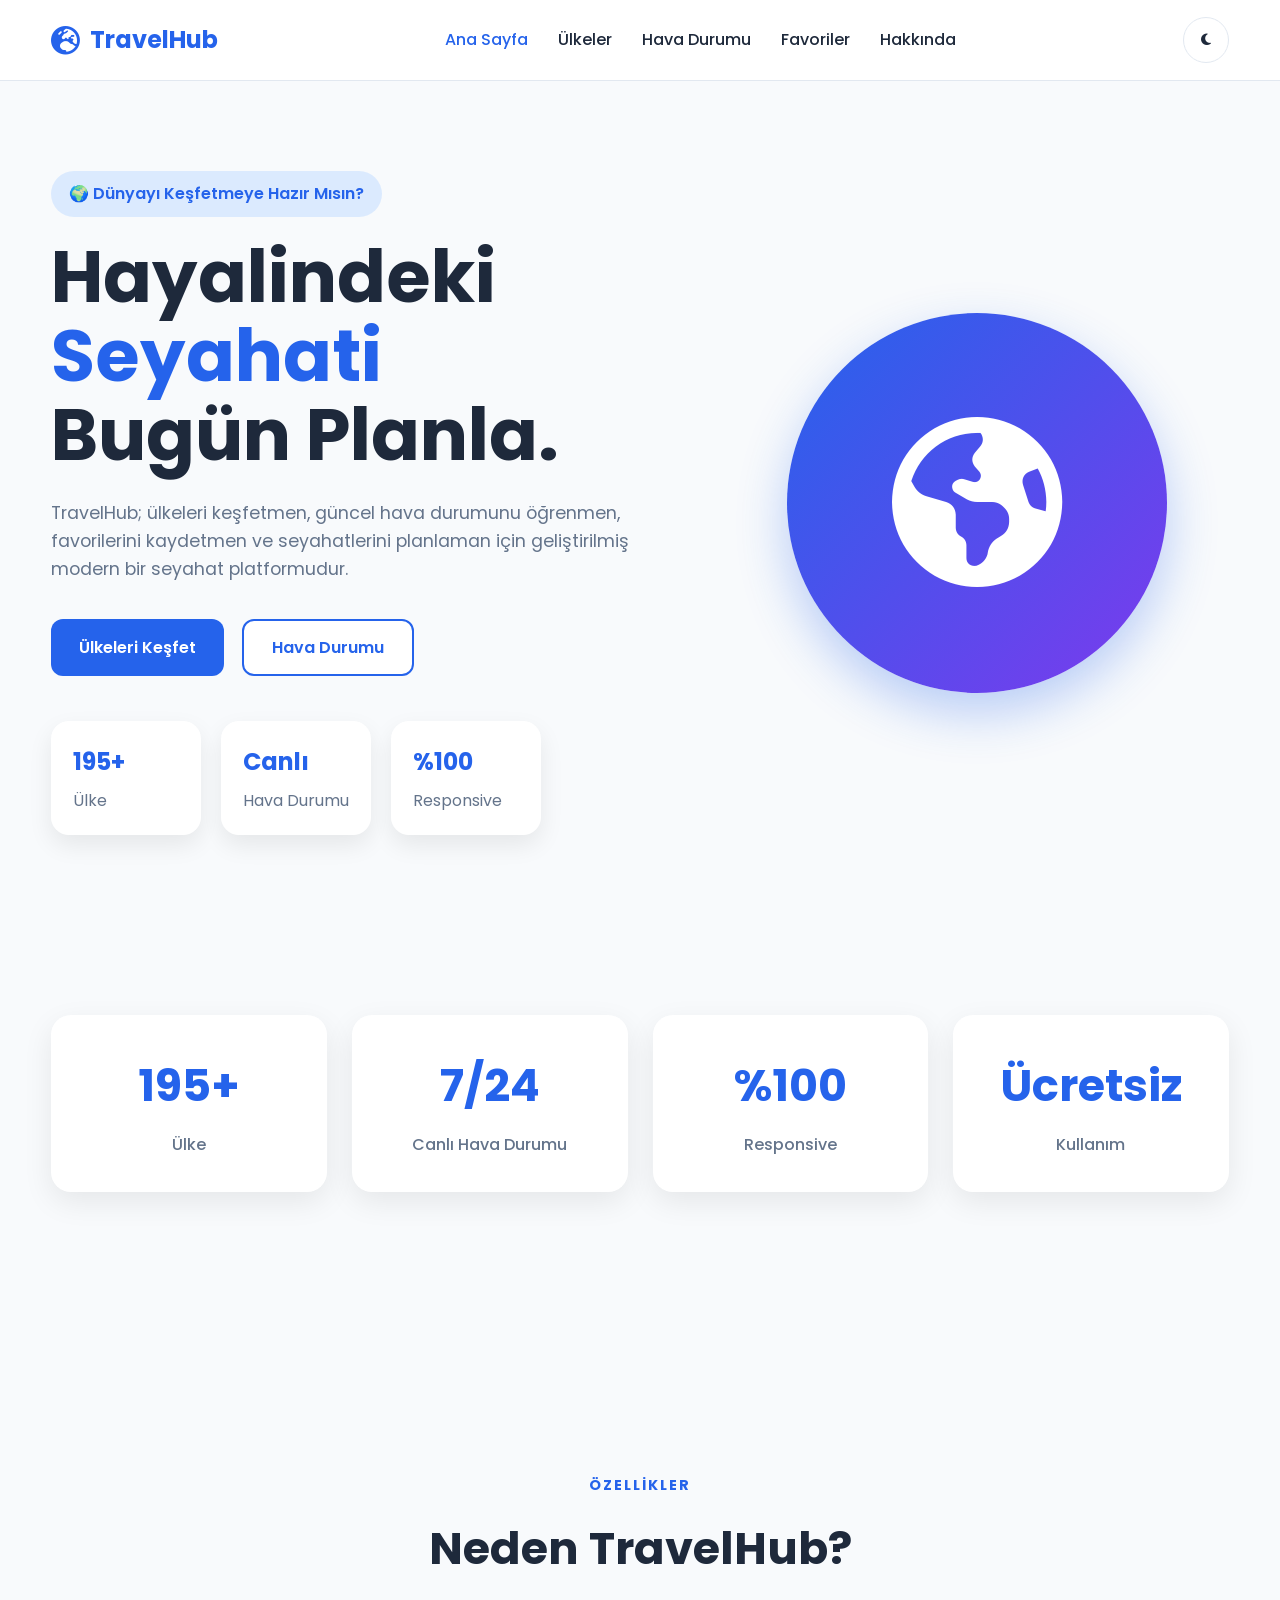
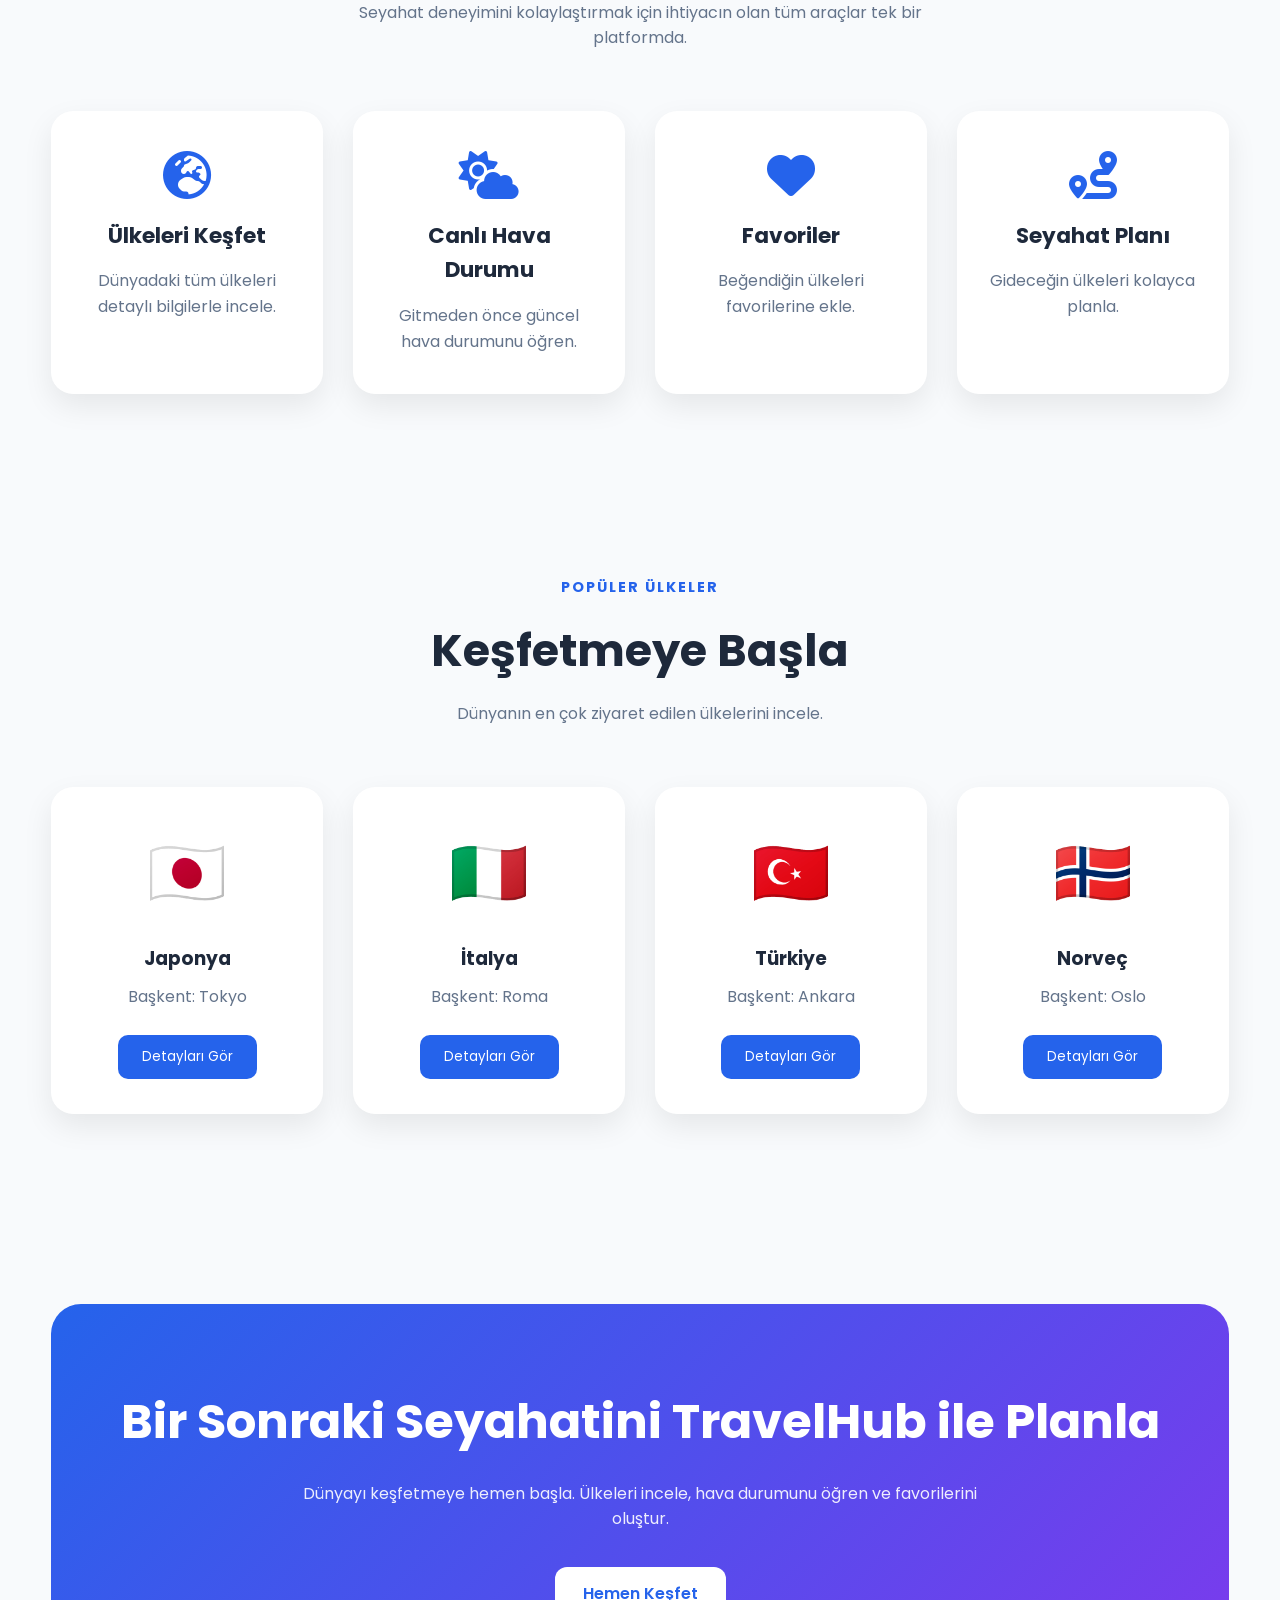
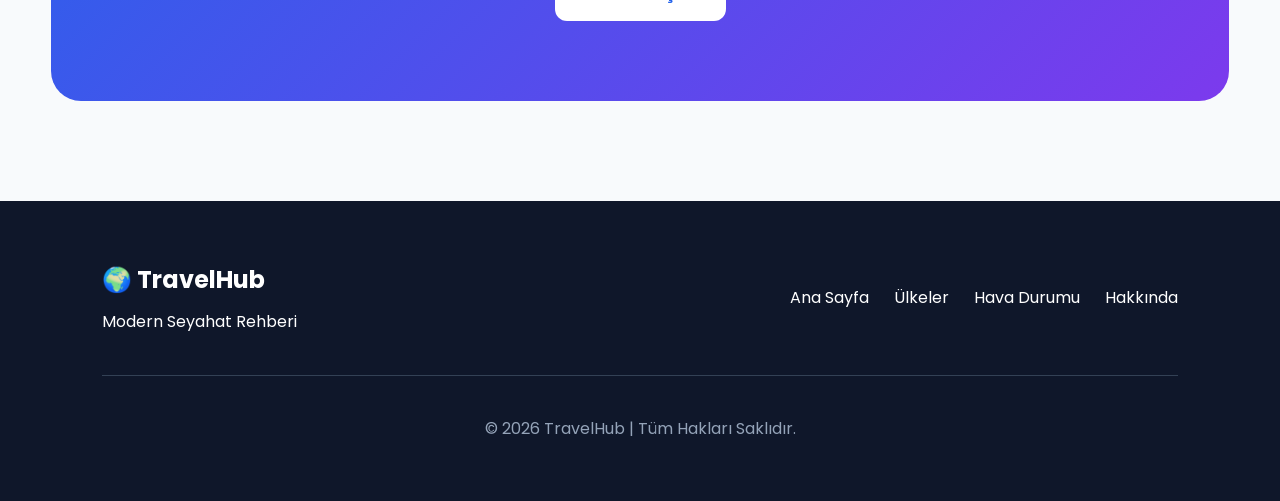
==== index.html @ 278fb53e "Add files via upload" ====
<!DOCTYPE html>
<html lang="tr">

<head>
    <meta charset="UTF-8">
    <meta name="viewport" content="width=device-width, initial-scale=1.0">

    <title>TravelHub | Seyahatini Planla</title>

    <!-- Google Font -->
    <link rel="preconnect" href="https://fonts.googleapis.com">
    <link rel="preconnect" href="https://fonts.gstatic.com" crossorigin>

    <link href="https://fonts.googleapis.com/css2?family=Poppins:wght@300;400;500;600;700;800&display=swap"
        rel="stylesheet">

    <!-- Font Awesome -->
    <link rel="stylesheet"
        href="https://cdnjs.cloudflare.com/ajax/libs/font-awesome/6.7.2/css/all.min.css">

    <!-- CSS -->
    <link rel="stylesheet" href="css/style.css">
    <link rel="stylesheet" href="css/responsive.css">
    <link rel="stylesheet" href="css/animations.css">
    <link rel="stylesheet" href="css/dark.css">
</head>

<body>

<header>

<nav class="navbar">

<a href="index.html" class="logo">

<i class="fa-solid fa-earth-europe"></i>

<span>TravelHub</span>

</a>

<ul class="nav-links">

<li><a href="#" class="active">Ana Sayfa</a></li>
<li><a href="pages/countries.html">Ülkeler</a></li>
<li><a href="pages/weather.html">Hava Durumu</a></li>
<li><a href="pages/favorites.html">Favoriler</a></li>
<li><a href="pages/about.html">Hakkında</a></li>

</ul>

<div class="nav-actions">

<button class="theme-btn" aria-label="Temayı Değiştir">
    <i class="fa-solid fa-moon"></i>
</button>

<button class="menu-btn" aria-label="Menüyü Aç">
    <i class="fa-solid fa-bars"></i>
</button>

</div>

</nav>

</header>

<main>

<section class="hero">

    <div class="hero-left">

        <span class="hero-badge">
            🌍 Dünyayı Keşfetmeye Hazır Mısın?
        </span>

        <h1>
            Hayalindeki
            <span>Seyahati</span><br>
            Bugün Planla.
        </h1>

        <p class="hero-text">
            TravelHub; ülkeleri keşfetmen, güncel hava durumunu öğrenmen,
            favorilerini kaydetmen ve seyahatlerini planlaman için geliştirilmiş
            modern bir seyahat platformudur.
        </p>

        <div class="hero-buttons">
            <a href="pages/countries.html" class="btn-primary">
                Ülkeleri Keşfet
            </a>

            <a href="pages/weather.html" class="btn-secondary">
                Hava Durumu
            </a>
        </div>

        <div class="hero-info">

            <div class="info-box">
                <h3>195+</h3>
                <span>Ülke</span>
            </div>

            <div class="info-box">
                <h3>Canlı</h3>
                <span>Hava Durumu</span>
            </div>

            <div class="info-box">
                <h3>%100</h3>
                <span>Responsive</span>
            </div>

        </div>

    </div>

    <div class="hero-right">

        <div class="hero-circle">

            <i class="fa-solid fa-earth-americas"></i>

        </div>

    </div>

</section>

<section class="stats">

    <div class="stat-card">
        <h2>195+</h2>
        <p>Ülke</p>
    </div>

    <div class="stat-card">
        <h2>7/24</h2>
        <p>Canlı Hava Durumu</p>
    </div>

    <div class="stat-card">
        <h2>%100</h2>
        <p>Responsive</p>
    </div>

    <div class="stat-card">
        <h2>Ücretsiz</h2>
        <p>Kullanım</p>
    </div>

</section>

<section class="features">

    <div class="section-title">
        <span>ÖZELLİKLER</span>
        <h2>Neden TravelHub?</h2>
        <p>
            Seyahat deneyimini kolaylaştırmak için ihtiyacın olan
            tüm araçlar tek bir platformda.
        </p>
    </div>

    <div class="feature-grid">

        <article class="feature-card">
            <i class="fa-solid fa-earth-europe"></i>
            <h3>Ülkeleri Keşfet</h3>
            <p>
                Dünyadaki tüm ülkeleri detaylı bilgilerle incele.
            </p>
        </article>

        <article class="feature-card">
            <i class="fa-solid fa-cloud-sun"></i>
            <h3>Canlı Hava Durumu</h3>
            <p>
                Gitmeden önce güncel hava durumunu öğren.
            </p>
        </article>

        <article class="feature-card">
            <i class="fa-solid fa-heart"></i>
            <h3>Favoriler</h3>
            <p>
                Beğendiğin ülkeleri favorilerine ekle.
            </p>
        </article>

        <article class="feature-card">
            <i class="fa-solid fa-route"></i>
            <h3>Seyahat Planı</h3>
            <p>
                Gideceğin ülkeleri kolayca planla.
            </p>
        </article>

    </div>

</section>

<section class="popular-countries">

    <div class="section-title">
        <span>POPÜLER ÜLKELER</span>

        <h2>Keşfetmeye Başla</h2>

        <p>
            Dünyanın en çok ziyaret edilen ülkelerini incele.
        </p>
    </div>

    <div class="countries-grid">

        <article class="country-card">

            <div class="country-flag">🇯🇵</div>

            <h3>Japonya</h3>

            <p>Başkent: Tokyo</p>

            <button class="country-btn">
                Detayları Gör
            </button>

        </article>

        <article class="country-card">

            <div class="country-flag">🇮🇹</div>

            <h3>İtalya</h3>

            <p>Başkent: Roma</p>

            <button class="country-btn">
                Detayları Gör
            </button>

        </article>

        <article class="country-card">

            <div class="country-flag">🇹🇷</div>

            <h3>Türkiye</h3>

            <p>Başkent: Ankara</p>

            <button class="country-btn">
                Detayları Gör
            </button>

        </article>

        <article class="country-card">

            <div class="country-flag">🇳🇴</div>

            <h3>Norveç</h3>

            <p>Başkent: Oslo</p>

            <button class="country-btn">
                Detayları Gör
            </button>

        </article>

    </div>

</section>

<section class="cta">

    <h2>
        Bir Sonraki Seyahatini
        TravelHub ile Planla
    </h2>

    <p>
        Dünyayı keşfetmeye hemen başla. Ülkeleri incele,
        hava durumunu öğren ve favorilerini oluştur.
    </p>

    <a href="pages/countries.html" class="btn-primary">
        Hemen Keşfet
    </a>

</section>

</main>

<footer>

    <div class="footer-content">

        <div class="footer-logo">

            <h2>🌍 TravelHub</h2>

            <p>
                Modern Seyahat Rehberi
            </p>

        </div>

        <div class="footer-links">

            <a href="index.html">Ana Sayfa</a>

            <a href="pages/countries.html">Ülkeler</a>

            <a href="pages/weather.html">Hava Durumu</a>

            <a href="pages/about.html">Hakkında</a>

        </div>

    </div>

    <hr>

    <p class="copyright">
        © 2026 TravelHub | Tüm Hakları Saklıdır.
    </p>

</footer>

<script src="js/utils.js"></script>
<script src="js/theme.js"></script>
<script src="js/app.js"></script>

</body>

</html>
---- css/style.css ----
/* ==================================================
   TRAVELHUB - STYLE.CSS
   Ana Stil Dosyası
================================================== */

/* ==========================
   RESET
========================== */

*{
    margin:0;
    padding:0;
    box-sizing:border-box;
}

html{
    scroll-behavior:smooth;
}

body{
    font-family:'Poppins',sans-serif;
    background:#f8fafc;
    color:#1e293b;
    line-height:1.6;
}

a{
    text-decoration:none;
    color:inherit;
}

ul{
    list-style:none;
}

img{
    display:block;
    max-width:100%;
}

button{
    font-family:inherit;
    cursor:pointer;
    border:none;
}

section{
    padding:90px 0;
}

/* ==========================
   ORTAK BAŞLIKLAR
========================== */

.section-title{
    text-align:center;
    margin-bottom:60px;
}

.section-title span{
    color:#2563eb;
    font-size:.9rem;
    font-weight:700;
    letter-spacing:2px;
}

.section-title h2{
    font-size:2.8rem;
    margin:15px 0;
}

.section-title p{
    color:#64748b;
    max-width:650px;
    margin:auto;
}

/* ==========================
   ORTAK BUTONLAR
========================== */

.btn-primary,
.btn-secondary{

    display:inline-flex;
    align-items:center;
    justify-content:center;

    padding:14px 28px;

    border-radius:12px;

    font-weight:600;

    transition:.3s;
}

.btn-primary{

    background:#2563eb;
    color:white;
}

.btn-primary:hover{

    background:#1d4ed8;
    transform:translateY(-3px);
}

.btn-secondary{

    background:white;
    color:#2563eb;

    border:2px solid #2563eb;
}

.btn-secondary:hover{

    background:#2563eb;
    color:white;

    transform:translateY(-3px);
}

/* ==========================
   HEADER
========================== */

header {
    position: sticky;
    top: 0;
    z-index: 1000;

    background: rgba(255,255,255,.90);

    -webkit-backdrop-filter: blur(14px);
    backdrop-filter: blur(14px);

    border-bottom: 1px solid #e2e8f0;
}

/* ==========================
   NAVBAR
========================== */

.navbar{

    width:92%;
    max-width:1300px;

    height:80px;

    margin:auto;

    display:flex;
    justify-content:space-between;
    align-items:center;
}

.logo{

    display:flex;
    align-items:center;
    gap:10px;

    color:#2563eb;

    font-size:1.5rem;

    font-weight:700;
}

.logo i{

    font-size:1.8rem;
}

.nav-links,
.nav-menu {
    display: flex;
    gap: 30px;
    align-items: center;
}

.nav-links a,
.nav-menu a {
    font-weight: 500;
    transition: .3s;
}

.nav-links a:hover,
.nav-links .active,
.nav-menu a:hover,
.nav-menu .active {
    color: #2563eb;
}

.nav-actions{

    display:flex;
    gap:12px;
}

.theme-btn,
.theme-toggle,
.menu-btn,
.menu-toggle {
    width: 46px;
    height: 46px;

    display: flex;
    align-items: center;
    justify-content: center;

    border-radius: 50%;
    background: white;
    color: #1e293b;

    border: 1px solid #e2e8f0;
    transition: .3s;
}

.theme-btn:hover,
.theme-toggle:hover,
.menu-btn:hover,
.menu-toggle:hover {
    background: #2563eb;
    color: white;
}

.menu-btn,
.menu-toggle {
    display: none;
}

/* ==========================
   HERO
========================== */

.hero {
    width: 92%;
    max-width: 1300px;
    margin: 0 auto;

    min-height: calc(100vh - 80px);

    display: grid;
    grid-template-columns: 1.1fr 0.9fr;
    align-items: center;
    gap: 60px;
}

.hero-badge {
    display: inline-block;
    background: #dbeafe;
    color: #2563eb;
    padding: 10px 18px;
    border-radius: 999px;
    font-weight: 600;
    margin-bottom: 20px;
}

.hero h1 {
    font-size: 4.5rem;
    line-height: 1.1;
    margin-bottom: 25px;
}

.hero h1 span {
    color: #2563eb;
}

.hero-text {
    max-width: 600px;
    color: #64748b;
    font-size: 1.1rem;
    margin-bottom: 35px;
}

.hero-buttons {
    display: flex;
    gap: 18px;
    margin-bottom: 45px;
}

.hero-info {
    display: flex;
    gap: 20px;
    flex-wrap: wrap;
}

.info-box {
    background: white;
    padding: 22px;
    border-radius: 18px;
    min-width: 150px;
    box-shadow: 0 10px 25px rgba(0,0,0,.08);
    transition: .3s;
}

.info-box:hover {
    transform: translateY(-8px);
}

.info-box h3 {
    color: #2563eb;
    font-size: 1.5rem;
    margin-bottom: 6px;
}

.info-box span {
    color: #64748b;
}

.hero-right {
    display: flex;
    justify-content: center;
    align-items: center;
}

.hero-circle {
    width: 380px;
    height: 380px;
    border-radius: 50%;
    background: linear-gradient(135deg, #2563eb, #7c3aed);

    display: flex;
    justify-content: center;
    align-items: center;

    box-shadow: 0 20px 50px rgba(37,99,235,.30);

    animation: float 4s ease-in-out infinite;
}

.hero-circle i {
    font-size: 170px;
    color: white;
}

/* ==========================
   STATS
========================== */

.stats{
    width:92%;
    max-width:1300px;
    margin:0 auto 100px;

    display:grid;
    grid-template-columns:repeat(4,1fr);

    gap:25px;
}

.stat-card{

    background:white;

    padding:35px 25px;

    border-radius:20px;

    text-align:center;

    box-shadow:0 10px 30px rgba(0,0,0,.08);

    transition:.3s;
}

.stat-card:hover{

    transform:translateY(-10px);

    box-shadow:0 18px 40px rgba(37,99,235,.15);
}

.stat-card h2{

    font-size:2.8rem;

    color:#2563eb;

    margin-bottom:10px;
}

.stat-card p{

    color:#64748b;

    font-weight:500;
}

/* ==========================
   FEATURES
========================== */

.features{

    width:92%;
    max-width:1300px;

    margin:auto;
}

.feature-grid{

    display:grid;

    grid-template-columns:repeat(4,1fr);

    gap:30px;
}

.feature-card{

    background:white;

    padding:40px 30px;

    border-radius:22px;

    text-align:center;

    box-shadow:0 12px 30px rgba(0,0,0,.08);

    transition:.35s;
}

.feature-card:hover{

    transform:translateY(-10px);
}

.feature-card i{

    font-size:3rem;

    color:#2563eb;

    margin-bottom:20px;
}

.feature-card h3{

    margin-bottom:15px;

    font-size:1.35rem;
}

.feature-card p{

    color:#64748b;
}

/* ==========================
   POPULAR COUNTRIES
========================== */

.popular-countries{

    width:92%;
    max-width:1300px;

    margin:auto;
}

.countries-grid{

    display:grid;

    grid-template-columns:repeat(4,1fr);

    gap:30px;
}

.country-card{

    background:white;

    padding:35px;

    border-radius:22px;

    text-align:center;

    box-shadow:0 12px 30px rgba(0,0,0,.08);

    transition:.35s;
}

.country-card:hover{

    transform:translateY(-10px);
}

.country-flag{

    font-size:4rem;

    margin-bottom:20px;
}

.country-card h3{

    margin-bottom:10px;
}

.country-card p{

    color:#64748b;

    margin-bottom:25px;
}

.country-btn{

    background:#2563eb;

    color:white;

    padding:12px 24px;

    border-radius:10px;

    transition:.3s;
}

.country-btn:hover{

    background:#1d4ed8;
}

/* ==========================
   CTA
========================== */

.cta{

    width:92%;
    max-width:1300px;

    margin:100px auto;

    background:linear-gradient(135deg,#2563eb,#7c3aed);

    color:white;

    text-align:center;

    border-radius:30px;

    padding:80px 40px;
}

.cta h2{

    font-size:3rem;

    margin-bottom:20px;
}

.cta p{

    max-width:700px;

    margin:0 auto 35px;

    opacity:.9;
}

.cta .btn-primary{

    background:white;

    color:#2563eb;
}

.cta .btn-primary:hover{

    background:#f1f5f9;
}

/* ==========================
   FOOTER
========================== */

footer{

    background:#0f172a;

    color:white;

    padding:60px 8%;
}

.footer-content{

    display:flex;

    justify-content:space-between;

    align-items:center;

    flex-wrap:wrap;

    gap:30px;
}

.footer-logo h2{

    margin-bottom:10px;
}

.footer-links{

    display:flex;

    gap:25px;

    flex-wrap:wrap;
}

.footer-links a{

    transition:.3s;
}

.footer-links a:hover{

    color:#60a5fa;
}

footer hr{

    margin:40px 0;

    border:none;

    height:1px;

    background:#334155;
}

.copyright{

    text-align:center;

    color:#94a3b8;
}

/* ==========================
   COUNTRIES PAGE
========================== */

.countries-page{
    width:92%;
    max-width:1300px;
    margin:120px auto 100px;
}

.countries-tools{

    display:flex;
    justify-content:space-between;
    align-items:center;

    gap:20px;

    margin:50px 0;
    flex-wrap:wrap;
}

.search-box{

    flex:1;
    min-width:300px;

    display:flex;
    align-items:center;

    background:white;

    border-radius:14px;

    padding:15px 20px;

    box-shadow:0 10px 25px rgba(0,0,0,.08);
}

.search-box i{

    color:#64748b;
    margin-right:15px;
}

.search-box input{

    flex:1;

    border:none;
    outline:none;

    background:transparent;

    font-size:1rem;

    color:inherit;
}

#region-filter{

    padding:15px 20px;

    border:none;

    border-radius:14px;

    background:white;

    box-shadow:0 10px 25px rgba(0,0,0,.08);

    cursor:pointer;

    font-size:1rem;
}

.countries-status{

    display:flex;
    justify-content:center;
    align-items:center;

    padding:60px 0;
}

.loading-state{

    display:flex;
    align-items:center;

    gap:15px;

    font-size:1.2rem;

    color:#64748b;
}

.loading-state i{

    color:#2563eb;
    font-size:1.8rem;
}

.countries-api-grid{

    display:grid;

    grid-template-columns:repeat(auto-fill,minmax(280px,1fr));

    gap:30px;
}

/* ==========================
   API COUNTRY CARDS
========================== */

.api-country-card {
    background: white;
    border-radius: 22px;
    overflow: hidden;
    box-shadow: 0 12px 30px rgba(0, 0, 0, 0.08);
    transition: 0.35s;
}

.api-country-card:hover {
    transform: translateY(-8px);
    box-shadow: 0 18px 40px rgba(37, 99, 235, 0.15);
}

.api-country-image {
    height: 190px;
    background: #f1f5f9;
    overflow: hidden;
}

.api-country-image img {
    width: 100%;
    height: 100%;
    object-fit: cover;
}

.api-country-content {
    padding: 25px;
}

.api-country-content h3 {
    margin-bottom: 18px;
    font-size: 1.35rem;
    min-height: 64px;
    display: flex;
    align-items: center;
}

.api-country-content p {
    color: #64748b;
    margin-bottom: 9px;
}

.api-country-content strong {
    color: #0f172a;
}

.api-country-actions {
    display: flex;
    gap: 12px;
    margin-top: 22px;
}

.details-btn {
    flex: 1;
    border: none;
    border-radius: 10px;
    padding: 12px 16px;
    background: #2563eb;
    color: white;
    font-weight: 600;
    transition: 0.3s;
}

.details-btn:hover {
    background: #1d4ed8;
}

.favorite-btn {
    width: 46px;
    height: 46px;
    border: none;
    border-radius: 10px;
    background: #fee2e2;
    color: #dc2626;
    font-size: 1.1rem;
    transition: 0.3s;
}

.favorite-btn:hover {
    transform: scale(1.06);
}

.empty-state,
.error-state {
    text-align: center;
    max-width: 500px;
}

.empty-state i,
.error-state i {
    font-size: 3rem;
    margin-bottom: 18px;
}

.empty-state i {
    color: #2563eb;
}

.error-state i {
    color: #dc2626;
}

.empty-state h3,
.error-state h3 {
    margin-bottom: 10px;
    font-size: 1.5rem;
}

.empty-state p,
.error-state p {
    color: #64748b;
}

.error-state .btn-primary {
    margin-top: 22px;
}

/* ==========================
   COUNTRY DETAIL PAGE
========================== */

.country-detail-section {
    min-height: calc(100vh - 180px);
    padding: 70px 0 90px;
}

.back-link {
    display: inline-flex;
    align-items: center;
    gap: 10px;
    margin-bottom: 35px;
    color: #2563eb;
    font-weight: 600;
    transition: 0.3s ease;
}

.back-link:hover {
    gap: 14px;
}

.country-detail {
    display: grid;
    grid-template-columns: minmax(320px, 1fr) minmax(420px, 1.15fr);
    gap: 55px;
    align-items: center;
    padding: 45px;
    border-radius: 28px;
    background: #ffffff;
    box-shadow: 0 20px 60px rgba(15, 23, 42, 0.12);
}

.country-detail-image {
    overflow: hidden;
    border-radius: 22px;
    background: #f1f5f9;
    box-shadow: 0 16px 40px rgba(15, 23, 42, 0.12);
}

.country-detail-image img {
    display: block;
    width: 100%;
    aspect-ratio: 4 / 3;
    object-fit: cover;
}

.country-detail-content h1 {
    margin: 10px 0 28px;
    font-size: clamp(2.2rem, 4vw, 3.6rem);
    line-height: 1.1;
    color: #0f172a;
}

.country-detail-grid {
    display: grid;
    grid-template-columns: repeat(2, minmax(0, 1fr));
    gap: 16px;
}

.country-info-item {
    display: flex;
    align-items: flex-start;
    gap: 14px;
    min-height: 95px;
    padding: 18px;
    border: 1px solid #e2e8f0;
    border-radius: 16px;
    background: #f8fafc;
}

.country-info-item i {
    display: grid;
    place-items: center;
    flex-shrink: 0;
    width: 42px;
    height: 42px;
    border-radius: 12px;
    background: #dbeafe;
    color: #2563eb;
    font-size: 1rem;
}

.country-info-item div {
    min-width: 0;
}

.country-info-item span {
    display: block;
    margin-bottom: 5px;
    color: #64748b;
    font-size: 0.82rem;
}

.country-info-item strong {
    display: block;
    color: #0f172a;
    font-size: 0.95rem;
    line-height: 1.5;
    overflow-wrap: anywhere;
}

.country-detail-actions {
    display: flex;
    flex-wrap: wrap;
    gap: 14px;
    margin-top: 30px;
}

.country-detail-actions .btn-primary,
.country-detail-actions .btn-secondary {
    display: inline-flex;
    align-items: center;
    justify-content: center;
    gap: 9px;
    min-height: 48px;
    padding: 13px 20px;
    border-radius: 12px;
    cursor: pointer;
}

.country-detail-actions .favorite-active {
    background: #dc2626;
    border-color: #dc2626;
}

.country-detail-actions .favorite-active:hover {
    background: #b91c1c;
    border-color: #b91c1c;
}

/* ==========================
   FAVORITES PAGE IMPROVEMENTS
========================== */

.page-hero {
    padding: 70px 0 45px;
}

.page-hero .container {
    text-align: center;
}

.page-hero h1 {
    margin: 8px 0 12px;
    font-size: clamp(2rem, 4vw, 3.2rem);
}

.page-hero p {
    max-width: 620px;
    margin: 0 auto;
}

.countries-section {
    padding: 40px 0 90px;
}

#favorites-container {
    display: grid;
    grid-template-columns: repeat(auto-fit, minmax(280px, 320px));
    justify-content: center;
    gap: 28px;
}

#favorites-container .api-country-card {
    width: 100%;
}

#favorites-container .api-country-image {
    height: 210px;
}

#favorites-container .api-country-image img {
    width: 100%;
    height: 100%;
    object-fit: cover;
}

#favorites-container .api-country-content {
    padding: 24px;
}

#favorites-container .api-country-content h3 {
    min-height: 0;
    margin-bottom: 16px;
}

#favorites-container .api-country-actions {
    margin-top: 20px;
}

/* ==========================
   WEATHER PAGE
========================== */

.weather-section {
    padding: 80px 0;
}

.weather-section .container {
    width: 100%;
    max-width: 900px;
    margin: 0 auto;
}

.weather-search {
    display: flex;
    align-items: center;
    justify-content: center;

    gap: 16px;

    width: 100%;
    max-width: 760px;

    margin: 0 auto 50px;
}

.weather-input-group {
    position: relative;
    flex: 1;
}

.weather-input-group i {
    position: absolute;
    top: 50%;
    left: 20px;

    transform: translateY(-50%);

    color: #64748b;
    font-size: 18px;
}

.weather-input-group input {
    width: 100%;
    height: 58px;

    padding: 0 20px 0 52px;

    border: 1px solid #e2e8f0;
    border-radius: 14px;

    background: #ffffff;
    color: #0f172a;

    font-family: inherit;
    font-size: 15px;

    outline: none;
    transition: 0.3s;
}

.weather-input-group input::placeholder {
    color: #94a3b8;
}

.weather-input-group input:focus {
    border-color: #2563eb;
    box-shadow: 0 0 0 4px rgba(37, 99, 235, 0.12);
}

.weather-search .primary-btn {
    height: 58px;
    padding: 0 25px;

    display: flex;
    align-items: center;
    justify-content: center;
    gap: 10px;

    border: none;
    border-radius: 14px;

    background: #2563eb;
    color: #ffffff;

    font-family: inherit;
    font-size: 15px;
    font-weight: 600;

    cursor: pointer;
    white-space: nowrap;

    transition: 0.3s;
}

.weather-search .primary-btn:hover {
    background: #1d4ed8;
    transform: translateY(-2px);
}

.weather-message,
.weather-error {
    width: 100%;
    max-width: 620px;

    margin: 0 auto;

    padding: 55px 30px;

    text-align: center;

    background: #ffffff;
    border: 1px solid #e2e8f0;
    border-radius: 22px;

    box-shadow: 0 15px 40px rgba(15, 23, 42, 0.08);
}

.weather-card {
    width: 100%;
    max-width: 620px;

    margin: 0 auto;

    padding: 35px;

    background: #ffffff;
    border: 1px solid #e2e8f0;
    border-radius: 22px;

    box-shadow: 0 15px 40px rgba(15, 23, 42, 0.08);
}

.weather-message > i,
.weather-error > i {
    width: 76px;
    height: 76px;

    margin-bottom: 22px;

    display: inline-flex;
    align-items: center;
    justify-content: center;

    border-radius: 50%;

    background: rgba(37, 99, 235, 0.12);
    color: #2563eb;

    font-size: 32px;
}

.weather-message h2,
.weather-error h2 {
    margin-bottom: 12px;

    color: #0f172a;
    font-size: 26px;
}

.weather-message p,
.weather-error p {
    max-width: 480px;
    margin: 0 auto;

    color: #64748b;
    line-height: 1.8;
}

.weather-error > i {
    background: rgba(239, 68, 68, 0.12);
    color: #ef4444;
}

.hidden {
    display: none !important;
}

.weather-card {
    max-width: 620px;
    margin: 0 auto;

    padding: 35px;

    background: #ffffff;
    border: 1px solid #e2e8f0;
    border-radius: 22px;

    box-shadow: 0 15px 40px rgba(15, 23, 42, 0.08);
}

.weather-card-header{
    display:flex;
    justify-content:space-between;
    align-items:center;

    margin-bottom:30px;
}

.weather-country{
    color:#64748b;
    margin-bottom:6px;
}

.weather-card h2{
    font-size:32px;
    color:#0f172a;
}

.weather-icon{
    width:80px;
    height:80px;

    display:flex;
    align-items:center;
    justify-content:center;

    border-radius:50%;

    background:#eff6ff;
    color:#2563eb;

    font-size:36px;
}

.weather-main{
    text-align:center;
    margin-bottom:35px;
}

.weather-temperature{
    font-size:64px;
    font-weight:700;
    color:#2563eb;
    line-height:1;
}

.weather-temperature sup{
    font-size:28px;
}

#weather-description{
    margin-top:12px;
    color:#64748b;
    font-size:18px;
}

.weather-details{
    display:grid;
    grid-template-columns:repeat(3,1fr);
    gap:18px;
}

.weather-detail{
    display:flex;
    align-items:center;
    gap:15px;

    padding:18px;

    background:#f8fafc;
    border-radius:16px;
}

.weather-detail i{
    font-size:22px;
    color:#2563eb;
}

.weather-detail span{
    display:block;
    color:#64748b;
    font-size:14px;
    margin-bottom:4px;
}

.weather-detail strong{
    color:#0f172a;
}

/* ==========================
   ABOUT PAGE
========================== */

.about-section {
    padding: 80px 0 110px;
}

.about-container {
    width: 92%;
    max-width: 1300px;
    margin: 0 auto;

    display: grid;
    grid-template-columns: 1.1fr 0.9fr;
    gap: 80px;
    align-items: center;
}

.about-label {
    display: inline-block;
    margin-bottom: 16px;

    color: #2563eb;
    font-weight: 600;
}

.about-content h2 {
    max-width: 720px;
    margin-bottom: 24px;

    font-size: clamp(2.2rem, 4vw, 3.2rem);
    line-height: 1.2;
}

.about-content > p {
    max-width: 720px;
    margin-bottom: 18px;

    color: #64748b;
    line-height: 1.9;
}

.about-features {
    max-width: 720px;
    margin-top: 38px;

    display: flex;
    flex-direction: column;
    gap: 18px;
}

.about-feature {
    display: flex;
    align-items: flex-start;
    gap: 18px;

    padding: 22px;

    background: #ffffff;
    border: 1px solid #e2e8f0;
    border-radius: 18px;

    box-shadow: 0 10px 30px rgba(15, 23, 42, 0.08);
}

.about-feature i {
    width: 56px;
    height: 56px;
    flex-shrink: 0;

    display: flex;
    align-items: center;
    justify-content: center;

    border-radius: 16px;

    background: #dbeafe;
    color: #2563eb;

    font-size: 22px;
}

.about-feature h3 {
    margin-bottom: 6px;
    color: #0f172a;
}

.about-feature p {
    color: #64748b;
}

.about-visual {
    position: relative;

    min-height: 500px;

    display: flex;
    align-items: center;
    justify-content: center;
}

.about-circle {
    width: 340px;
    height: 340px;

    display: flex;
    align-items: center;
    justify-content: center;

    border-radius: 50%;

    background: linear-gradient(135deg, #2563eb, #7c3aed);
    color: #ffffff;

    font-size: 130px;

    box-shadow: 0 25px 60px rgba(37, 99, 235, 0.30);
}

.about-small-card {
    position: absolute;

    min-width: 190px;
    padding: 18px 20px;

    display: flex;
    align-items: center;
    gap: 14px;

    background: #ffffff;
    border: 1px solid #e2e8f0;
    border-radius: 16px;

    box-shadow: 0 14px 35px rgba(15, 23, 42, 0.14);
}

.about-small-card i {
    width: 44px;
    height: 44px;

    display: flex;
    align-items: center;
    justify-content: center;

    border-radius: 12px;

    background: #dbeafe;
    color: #2563eb;
}

.about-small-card strong,
.about-small-card span {
    display: block;
}

.about-small-card strong {
    color: #0f172a;
    font-size: 1.1rem;
}

.about-small-card span {
    color: #64748b;
    font-size: 0.85rem;
}

.about-card-one {
    left: 0;
    top: 95px;
}

.about-card-two {
    right: 0;
    bottom: 95px;
}

/* ==========================
   ABOUT VALUES
========================== */

.about-values {
    padding: 100px 0;
    background: #f1f5f9;
}

.about-values .container {
    width: 92%;
    max-width: 1300px;
    margin: 0 auto;
}

.values-grid {
    display: grid;
    grid-template-columns: repeat(3, 1fr);
    gap: 28px;
}

.value-card {
    padding: 38px 30px;

    text-align: center;

    background: #ffffff;
    border: 1px solid #e2e8f0;
    border-radius: 22px;

    box-shadow: 0 12px 30px rgba(15, 23, 42, 0.08);

    transition: 0.3s;
}

.value-card:hover {
    transform: translateY(-8px);
}

.value-card i {
    width: 70px;
    height: 70px;

    margin-bottom: 20px;

    display: inline-flex;
    align-items: center;
    justify-content: center;

    border-radius: 18px;

    background: #dbeafe;
    color: #2563eb;

    font-size: 28px;
}

.value-card h3 {
    margin-bottom: 12px;
    color: #0f172a;
    font-size: 1.35rem;
}

.value-card p {
    color: #64748b;
    line-height: 1.8;
}

/* ==========================
   CREATOR
========================== */

.creator-section{
    padding:50px 0 80px;
}

.creator-section .container{
    width:92%;
    max-width:1300px;
    margin:0 auto;
}

.creator-section p{
    text-align:center;

    padding:22px;

    background:#ffffff;

    border:1px solid #e2e8f0;
    border-radius:18px;

    color:#64748b;

    box-shadow:0 10px 25px rgba(15,23,42,.08);
}

.creator-section strong{
    color:#2563eb;
}
---- css/responsive.css ----
/* ==========================
   TABLET
========================== */

@media (max-width: 1024px) {

    .hero {
        grid-template-columns: 1fr 1fr;
        gap: 35px;
    }

    .hero h1 {
        font-size: 3.5rem;
    }

    .hero-circle {
        width: 320px;
        height: 320px;
    }

    .hero-circle i {
        font-size: 140px;
    }

    .stats {
        grid-template-columns: repeat(2, 1fr);
    }

    .feature-grid {
        grid-template-columns: repeat(2, 1fr);
    }

    .countries-grid {
        grid-template-columns: repeat(2, 1fr);
    }
}


/* ==========================
   MOBILE MENU
========================== */

@media (max-width: 768px) {

    section {
        padding: 70px 0;
    }

    .navbar {
        min-height: 70px;
    }

    .nav-links {
        display: none;
    }

    .menu-btn {
        display: flex;
        justify-content: center;
        align-items: center;
    }

    .hero {
        min-height: 0;
        grid-template-columns: 1fr;
        text-align: center;
        padding-top: 60px;
        padding-bottom: 70px;
    }

    .hero-left {
        order: 1;
    }

    .hero-right {
        order: 2;
    }

    .hero h1 {
        font-size: 3rem;
    }

    .hero-text {
        margin-left: auto;
        margin-right: auto;
    }

    .hero-buttons {
        justify-content: center;
        flex-wrap: wrap;
    }

    .hero-info {
        justify-content: center;
    }

    .hero-circle {
        width: 280px;
        height: 280px;
    }

    .hero-circle i {
        font-size: 120px;
    }

    .section-title h2 {
        font-size: 2.2rem;
    }

    .stats {
        grid-template-columns: repeat(2, 1fr);
        margin-bottom: 70px;
    }

    .feature-grid {
        grid-template-columns: 1fr;
    }

    .countries-grid {
        grid-template-columns: 1fr;
    }

    .cta {
        margin: 70px auto;
        padding: 60px 25px;
    }

    .cta h2 {
        font-size: 2.3rem;
    }

    .footer-content {
        flex-direction: column;
        text-align: center;
    }

    .footer-links {
        justify-content: center;
    }
}


/* ==========================
   SMALL MOBILE
========================== */

@media (max-width: 480px) {

    section {
        padding: 55px 0;
    }

    .navbar {
        width: 94%;
    }

    .logo {
        font-size: 1.35rem;
    }

    .theme-btn,
    .menu-btn {
        width: 40px;
        height: 40px;
    }

    .hero {
        width: 90%;
        padding-top: 45px;
    }

    .hero-badge {
        font-size: 0.85rem;
        padding: 8px 14px;
    }

    .hero h1 {
        font-size: 2.35rem;
    }

    .hero-text {
        font-size: 1rem;
    }

    .hero-buttons {
        flex-direction: column;
        align-items: stretch;
    }

    .hero-buttons a {
        width: 100%;
        text-align: center;
    }

    .hero-info {
        flex-direction: column;
    }

    .info-box {
        width: 100%;
    }

    .hero-circle {
        width: 230px;
        height: 230px;
    }

    .hero-circle i {
        font-size: 95px;
    }

    .stats {
        grid-template-columns: 1fr;
    }

    .stat-card {
        padding: 30px 20px;
    }

    .stat-card h2 {
        font-size: 2.3rem;
    }

    .section-title {
        width: 90%;
        margin-left: auto;
        margin-right: auto;
    }

    .section-title h2 {
        font-size: 1.9rem;
    }

    .feature-card,
    .country-card {
        padding: 30px 22px;
    }

    .cta {
        width: 90%;
        border-radius: 22px;
        padding: 50px 20px;
    }

    .cta h2 {
        font-size: 2rem;
    }

    footer {
        padding: 50px 5%;
    }

    .footer-links {
        flex-direction: column;
        gap: 15px;
    }
}

/* ==========================
   MOBILE NAVIGATION
========================== */

@media (max-width:768px){

    .nav-links{

        position:absolute;

        top:100%;

        left:0;

        width:100%;

        background:white;

        display:flex;

        flex-direction:column;

        align-items:center;

        gap:25px;

        padding:30px 0;

        border-bottom:1px solid #e2e8f0;

        transform:translateY(-20px);

        opacity:0;

        visibility:hidden;

        transition:.3s;
    }

    .nav-links.active{

        transform:translateY(0);

        opacity:1;

        visibility:visible;
    }

    body.dark-mode .nav-links{

        background:#1e293b;

        border-bottom:1px solid #334155;
    }

}

/* ==========================
   COUNTRY DETAIL RESPONSIVE
========================== */

@media (max-width: 900px) {
    .country-detail {
        grid-template-columns: 1fr;
        gap: 35px;
        padding: 30px;
    }

    .country-detail-image {
        max-width: 650px;
        width: 100%;
        margin: 0 auto;
    }
}

@media (max-width: 600px) {
    .country-detail-section {
        padding: 45px 0 65px;
    }

    .country-detail {
        padding: 20px;
        border-radius: 20px;
    }

    .country-detail-grid {
        grid-template-columns: 1fr;
    }

    .country-detail-content h1 {
        font-size: 2.2rem;
    }

    .country-detail-actions {
        flex-direction: column;
    }

    .country-detail-actions .btn-primary,
    .country-detail-actions .btn-secondary {
        width: 100%;
    }
}

@media (max-width: 600px) {
    .page-hero {
        padding: 50px 0 30px;
    }

    .countries-section {
        padding: 25px 0 65px;
    }

    #favorites-container {
        grid-template-columns: 1fr;
    }
}
---- css/animations.css ----
/* ==========================
   FLOAT ANIMATION
========================== */

@keyframes float {

    0% {
        transform: translateY(0);
    }

    50% {
        transform: translateY(-18px);
    }

    100% {
        transform: translateY(0);
    }
}


/* ==========================
   FADE IN UP
========================== */

@keyframes fadeInUp {

    from {
        opacity: 0;
        transform: translateY(35px);
    }

    to {
        opacity: 1;
        transform: translateY(0);
    }
}


/* ==========================
   FADE IN
========================== */

@keyframes fadeIn {

    from {
        opacity: 0;
    }

    to {
        opacity: 1;
    }
}


/* ==========================
   PULSE
========================== */

@keyframes pulse {

    0% {
        transform: scale(1);
    }

    50% {
        transform: scale(1.05);
    }

    100% {
        transform: scale(1);
    }
}


/* ==========================
   HERO ANIMATIONS
========================== */

.hero-left {
    animation: fadeInUp 0.8s ease forwards;
}

.hero-right {
    animation: fadeIn 1s ease forwards;
}

.hero-circle {
    animation: float 4s ease-in-out infinite;
}


/* ==========================
   CARD ANIMATIONS
========================== */

.stat-card,
.feature-card,
.country-card {
    animation: fadeInUp 0.8s ease forwards;
}


/* Kartların sırayla görünmesi */

.stat-card:nth-child(1),
.feature-card:nth-child(1),
.country-card:nth-child(1) {
    animation-delay: 0.1s;
}

.stat-card:nth-child(2),
.feature-card:nth-child(2),
.country-card:nth-child(2) {
    animation-delay: 0.2s;
}

.stat-card:nth-child(3),
.feature-card:nth-child(3),
.country-card:nth-child(3) {
    animation-delay: 0.3s;
}

.stat-card:nth-child(4),
.feature-card:nth-child(4),
.country-card:nth-child(4) {
    animation-delay: 0.4s;
}


/* ==========================
   BUTTON ANIMATIONS
========================== */

.btn-primary,
.btn-secondary,
.country-btn,
.theme-btn,
.menu-btn {
    position: relative;
    overflow: hidden;
}

.btn-primary:active,
.btn-secondary:active,
.country-btn:active,
.theme-btn:active,
.menu-btn:active {
    transform: scale(0.96);
}

.btn-primary::after,
.country-btn::after {
    content: "";
    position: absolute;

    top: 50%;
    left: 50%;

    width: 0;
    height: 0;

    border-radius: 50%;

    background: rgba(255, 255, 255, 0.25);

    transform: translate(-50%, -50%);

    transition:
        width 0.45s ease,
        height 0.45s ease;
}

.btn-primary:hover::after,
.country-btn:hover::after {
    width: 250px;
    height: 250px;
}


/* ==========================
   ICON ANIMATIONS
========================== */

.feature-card i {
    transition: transform 0.35s ease;
}

.feature-card:hover i {
    transform: scale(1.15) rotate(5deg);
}

.country-flag {
    transition: transform 0.35s ease;
}

.country-card:hover .country-flag {
    transform: scale(1.12);
}

.logo i {
    transition: transform 0.4s ease;
}

.logo:hover i {
    transform: rotate(20deg);
}


/* ==========================
   ACCESSIBILITY
========================== */

@media (prefers-reduced-motion: reduce) {

    *,
    *::before,
    *::after {
        animation-duration: 0.01ms !important;
        animation-iteration-count: 1 !important;
        transition-duration: 0.01ms !important;
        scroll-behavior: auto !important;
    }
}
---- css/dark.css ----
/* ==========================
   DARK MODE
========================== */

body.dark-mode {
    background: #0f172a;
    color: #f8fafc;
}

/* Header */

body.dark-mode header {
    background: rgba(15, 23, 42, .95);
    border-bottom: 1px solid #334155;
}

/* Logo */

body.dark-mode .logo {
    color: #f8fafc;
}

/* Navigation */

body.dark-mode .nav-links a {
    color: #e2e8f0;
}

body.dark-mode .nav-links a:hover {
    color: #60a5fa;
}

/* Hero */

body.dark-mode .hero-text,
body.dark-mode .info-box span,
body.dark-mode .section-title p,
body.dark-mode .stat-card p,
body.dark-mode .feature-card p,
body.dark-mode .country-card p {
    color: #cbd5e1;
}

/* Cards */

body.dark-mode .info-box,
body.dark-mode .stat-card,
body.dark-mode .feature-card,
body.dark-mode .country-card {
    background: #1e293b;
    color: #f8fafc;
    box-shadow: none;
}

/* Buttons */

body.dark-mode .btn-secondary {
    background: transparent;
    border: 2px solid #60a5fa;
    color: #60a5fa;
}

body.dark-mode .btn-secondary:hover {
    background: #60a5fa;
    color: #fff;
}

/* CTA */

body.dark-mode .cta {
    background: linear-gradient(135deg, #1d4ed8, #4f46e5);
}

/* Footer */

body.dark-mode footer {
    background: #020617;
}

/* Countries Page */

body.dark-mode .search-box,
body.dark-mode #region-filter{

    background:#1e293b;

    color:white;

    box-shadow:none;
}

body.dark-mode .search-box input{

    color:white;
}

body.dark-mode .search-box input::placeholder{

    color:#94a3b8;
}

body.dark-mode .api-country-card {
    background: #1e293b;
    box-shadow: none;
}

body.dark-mode .api-country-image {
    background: #0f172a;
}

body.dark-mode .api-country-content p,
body.dark-mode .empty-state p,
body.dark-mode .error-state p {
    color: #cbd5e1;
}

body.dark-mode .api-country-content strong {
    color: #f8fafc;
}

/* ==========================
   COUNTRY DETAIL DARK MODE
========================== */

body.dark-mode .country-detail {
    background: #111827;
    box-shadow: 0 20px 60px rgba(0, 0, 0, 0.35);
}

body.dark-mode .country-detail-content h1,
body.dark-mode .country-info-item strong {
    color: #f8fafc;
}

body.dark-mode .country-info-item {
    background: #172033;
    border-color: #263449;
}

body.dark-mode .country-info-item span {
    color: #94a3b8;
}

body.dark-mode .country-info-item i {
    background: rgba(59, 130, 246, 0.16);
    color: #60a5fa;
}

body.dark-mode .country-detail-image {
    background: #172033;
}

/* ==========================
   WEATHER PAGE - DARK MODE
========================== */

body.dark-mode .weather-input-group input {
    background: #111827;
    color: #f8fafc;
    border-color: #334155;
}

body.dark-mode .weather-input-group input::placeholder {
    color: #94a3b8;
}

body.dark-mode .weather-input-group i {
    color: #94a3b8;
}

body.dark-mode .weather-message,
body.dark-mode .weather-error,
body.dark-mode .weather-card {
    background: #111827;
    border-color: #334155;

    box-shadow: 0 15px 40px rgba(0, 0, 0, 0.25);
}

body.dark-mode .weather-message h2,
body.dark-mode .weather-error h2,
body.dark-mode .weather-card h2 {
    color: #f8fafc;
}

body.dark-mode .weather-message p,
body.dark-mode .weather-error p,
body.dark-mode .weather-country,
body.dark-mode #weather-description {
    color: #94a3b8;
}

body.dark-mode .weather-detail {
    background: #1e293b;
}

body.dark-mode .weather-detail span {
    color: #94a3b8;
}

body.dark-mode .weather-detail strong {
    color: #f8fafc;
}

body.dark-mode .weather-icon {
    background: rgba(37, 99, 235, 0.18);
}
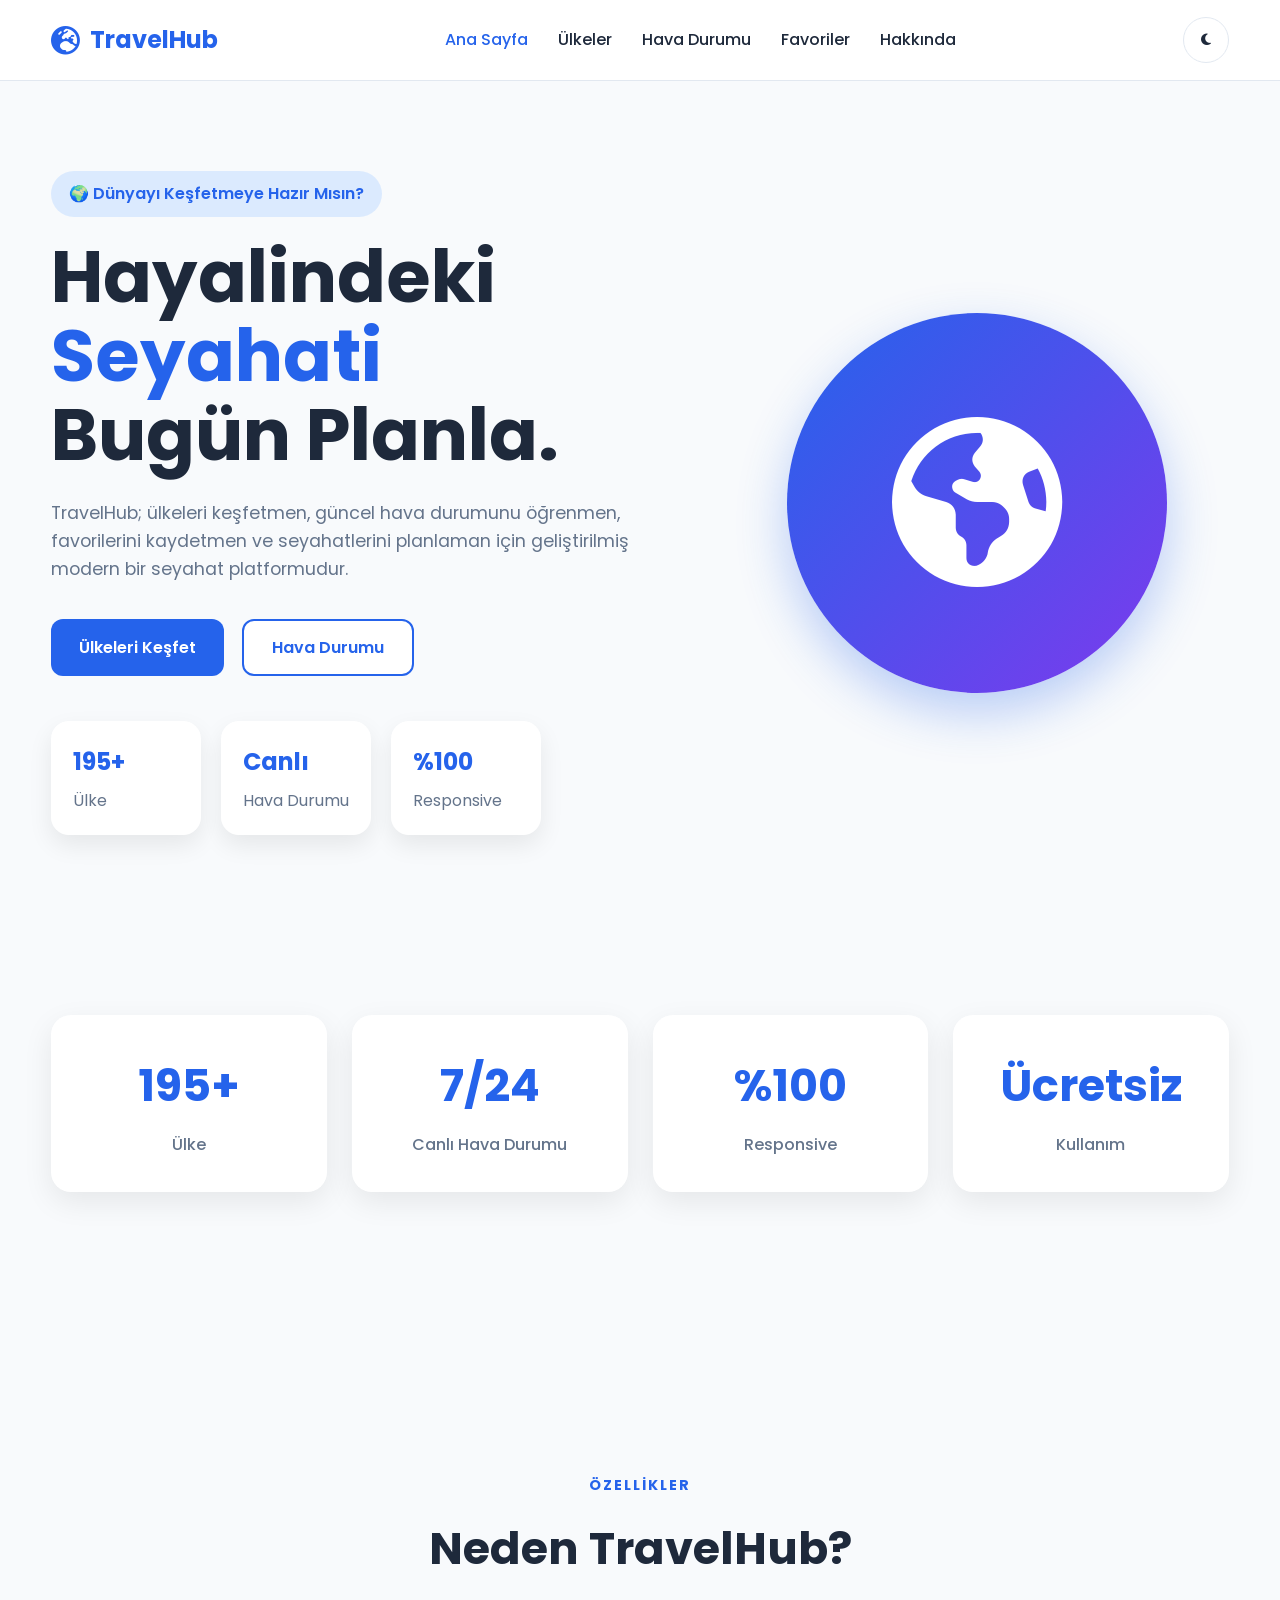
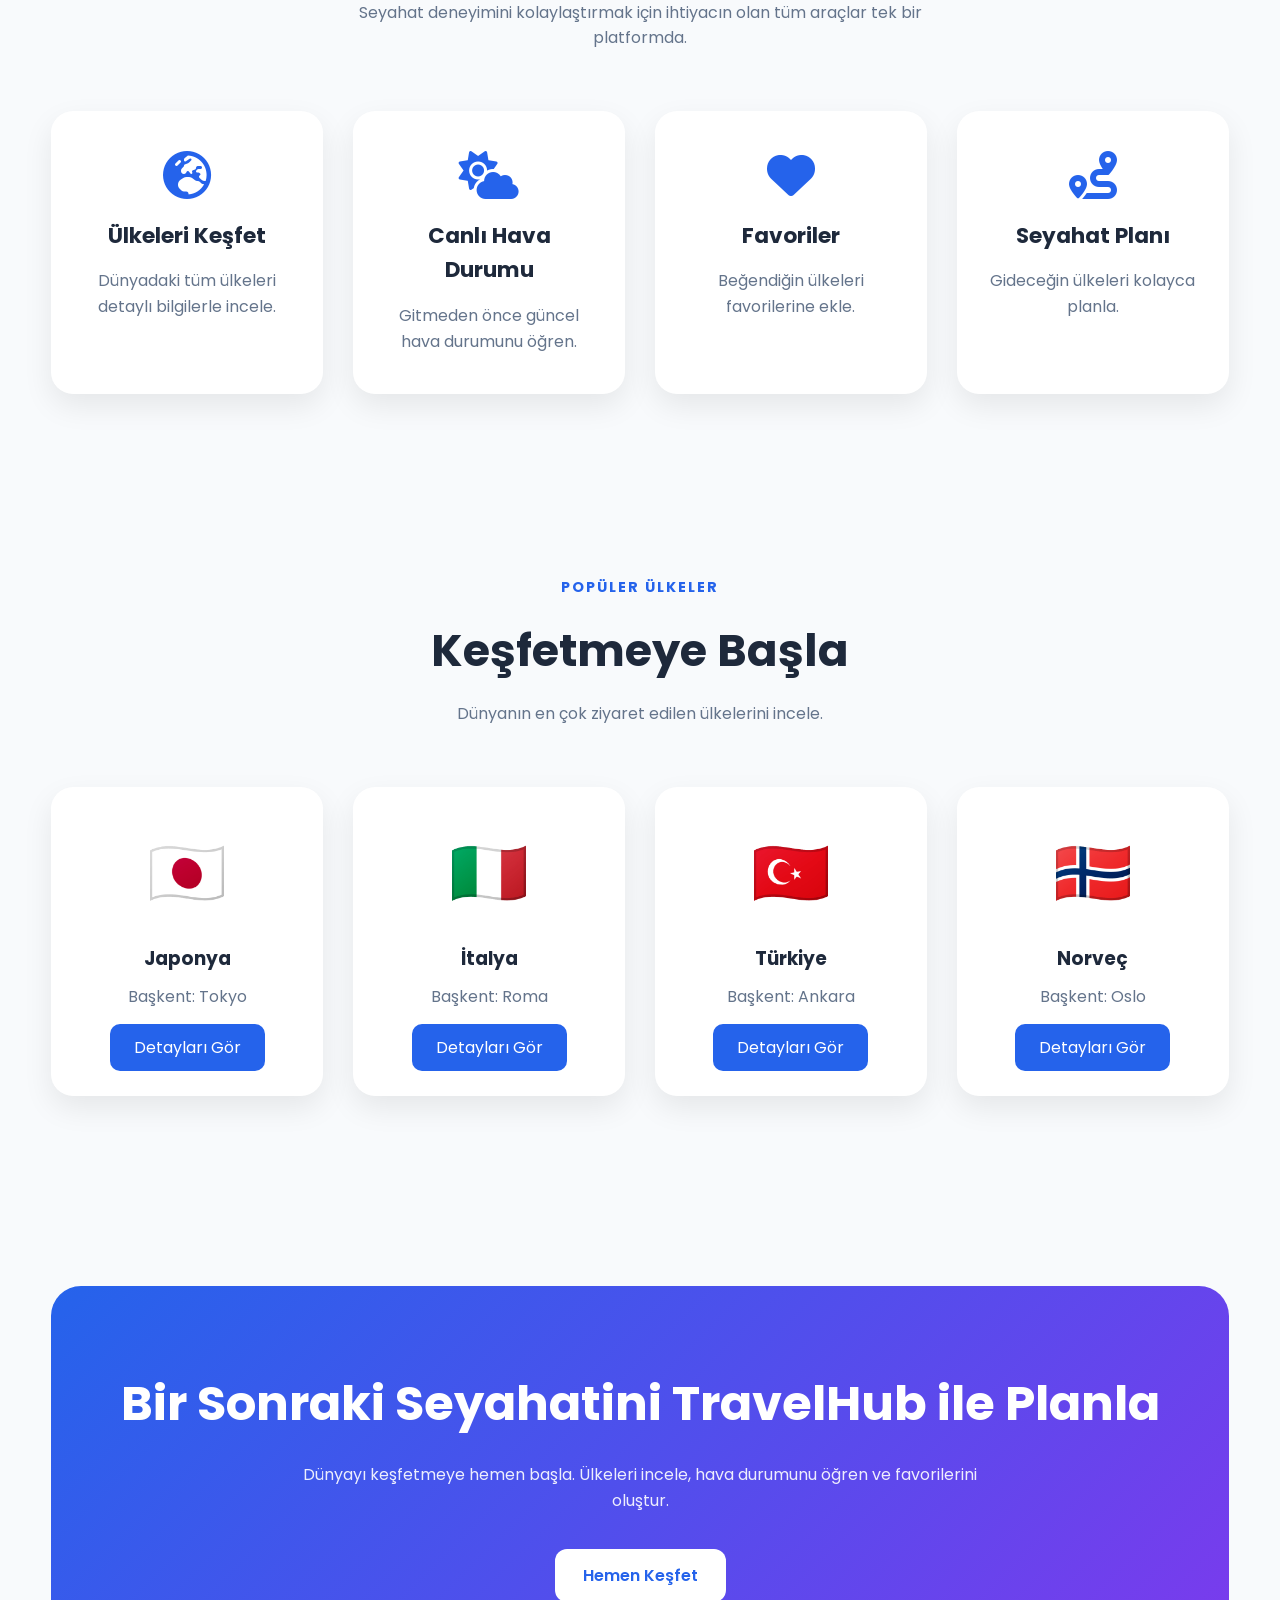
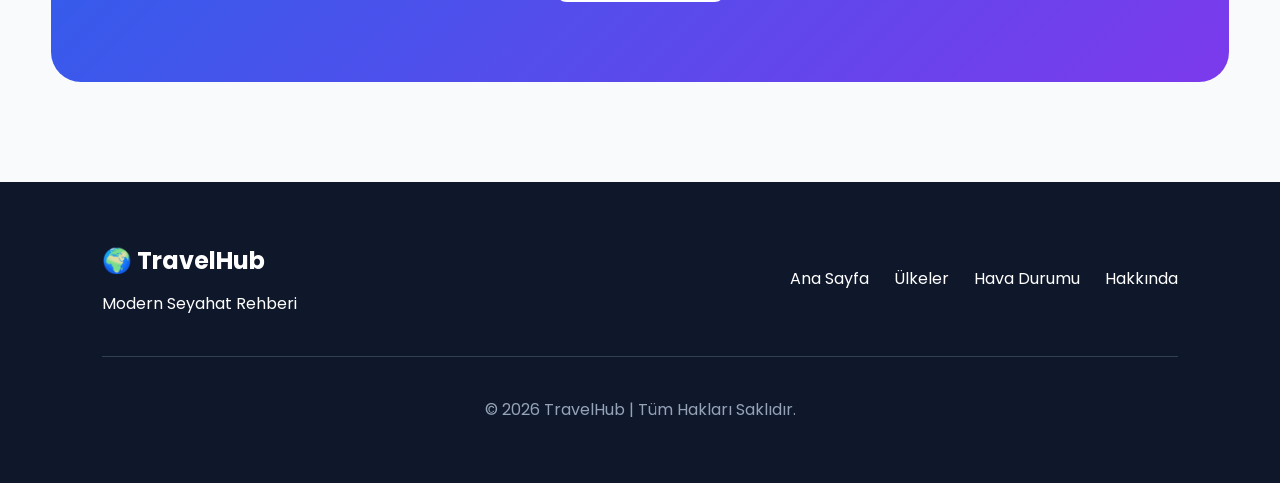
==== commit 46c187a7: "Update index.html" ====
--- a/index.html
+++ b/index.html
@@ -217,63 +217,63 @@
 
     <div class="countries-grid">
 
-        <article class="country-card">
-
-            <div class="country-flag">🇯🇵</div>
-
-            <h3>Japonya</h3>
-
-            <p>Başkent: Tokyo</p>
-
-            <button class="country-btn">
-                Detayları Gör
-            </button>
-
-        </article>
-
-        <article class="country-card">
-
-            <div class="country-flag">🇮🇹</div>
-
-            <h3>İtalya</h3>
-
-            <p>Başkent: Roma</p>
-
-            <button class="country-btn">
-                Detayları Gör
-            </button>
-
-        </article>
-
-        <article class="country-card">
-
-            <div class="country-flag">🇹🇷</div>
-
-            <h3>Türkiye</h3>
-
-            <p>Başkent: Ankara</p>
-
-            <button class="country-btn">
-                Detayları Gör
-            </button>
-
-        </article>
-
-        <article class="country-card">
-
-            <div class="country-flag">🇳🇴</div>
-
-            <h3>Norveç</h3>
-
-            <p>Başkent: Oslo</p>
-
-            <button class="country-btn">
-                Detayları Gör
-            </button>
-
-        </article>
-
-    </div>
+    <article class="country-card">
+
+        <div class="country-flag">🇯🇵</div>
+
+        <h3>Japonya</h3>
+
+        <p>Başkent: Tokyo</p>
+
+        <a href="pages/country.html?code=JPN" class="country-btn">
+    Detayları Gör
+</a>
+
+    </article>
+
+    <article class="country-card">
+
+        <div class="country-flag">🇮🇹</div>
+
+        <h3>İtalya</h3>
+
+        <p>Başkent: Roma</p>
+
+        <a href="pages/country.html?code=ITA" class="country-btn">
+    Detayları Gör
+</a>
+
+    </article>
+
+    <article class="country-card">
+
+        <div class="country-flag">🇹🇷</div>
+
+        <h3>Türkiye</h3>
+
+        <p>Başkent: Ankara</p>
+
+        <a href="pages/country.html?code=TUR" class="country-btn">
+    Detayları Gör
+</a>
+
+    </article>
+
+    <article class="country-card">
+
+        <div class="country-flag">🇳🇴</div>
+
+        <h3>Norveç</h3>
+
+        <p>Başkent: Oslo</p>
+
+        <a href="pages/country.html?code=NOR" class="country-btn">
+    Detayları Gör
+</a>
+
+    </article>
+
+</div>
 
 </section>
 
@@ -339,4 +339,4 @@
 
 </body>
 
-</html>+</html>
--- a/css/style.css
+++ b/css/style.css
@@ -850,8 +850,10 @@
 
 .empty-state,
 .error-state {
+    width: 100%;
+    max-width: 500px;
+    margin: 0 auto;
     text-align: center;
-    max-width: 500px;
 }
 
 .empty-state i,
@@ -1631,4 +1633,4 @@
 
 .creator-section strong{
     color:#2563eb;
-}+}
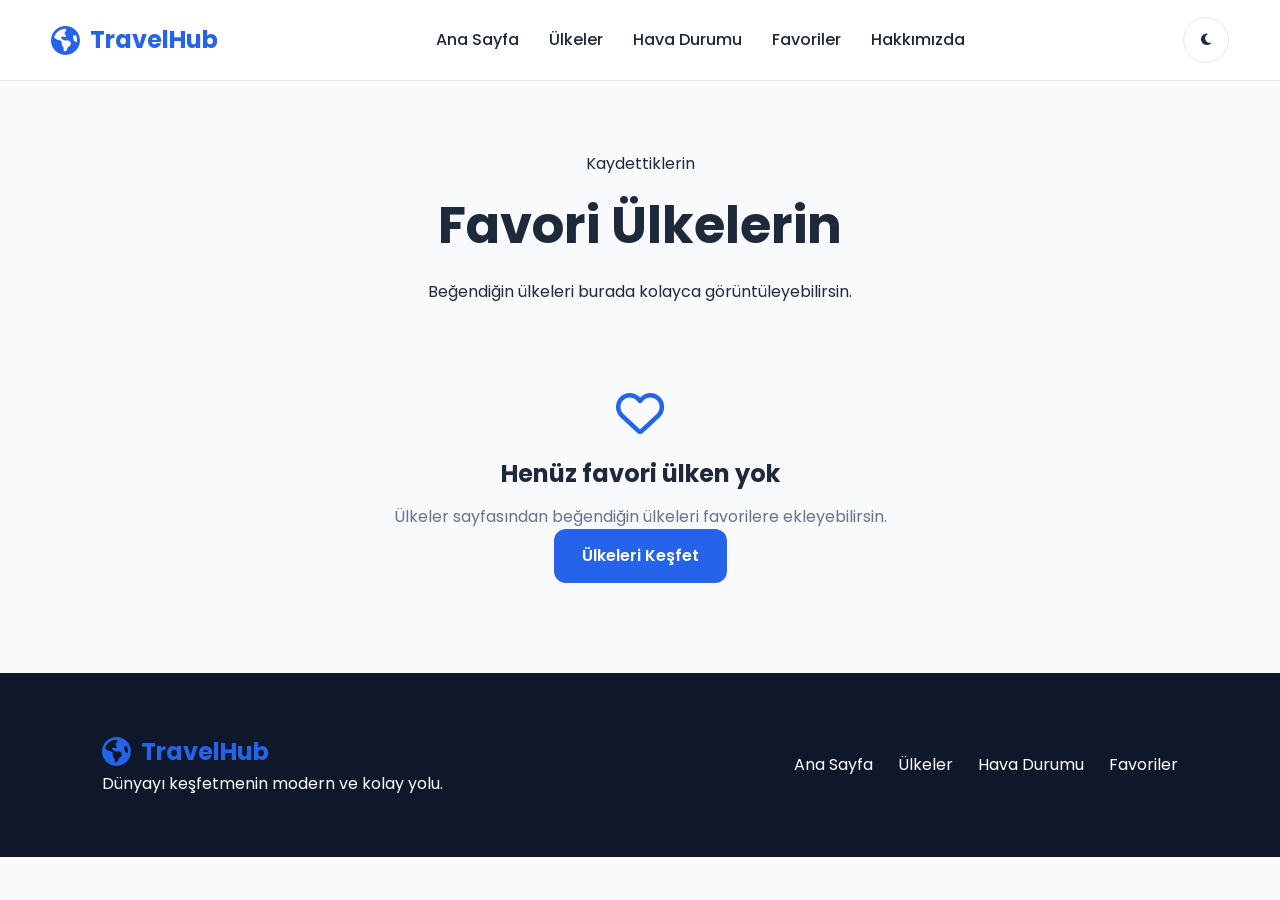
==== commit c036405c: "Update index.html" ====
--- a/index.html
+++ b/index.html
@@ -1,342 +1,124 @@
 <!DOCTYPE html>
 <html lang="tr">
-
 <head>
     <meta charset="UTF-8">
     <meta name="viewport" content="width=device-width, initial-scale=1.0">
 
-    <title>TravelHub | Seyahatini Planla</title>
+    <title>Favoriler | TravelHub</title>
 
-    <!-- Google Font -->
     <link rel="preconnect" href="https://fonts.googleapis.com">
     <link rel="preconnect" href="https://fonts.gstatic.com" crossorigin>
 
-    <link href="https://fonts.googleapis.com/css2?family=Poppins:wght@300;400;500;600;700;800&display=swap"
-        rel="stylesheet">
+    <link
+        href="https://fonts.googleapis.com/css2?family=Poppins:wght@400;500;600;700&display=swap"
+        rel="stylesheet"
+    >
 
-    <!-- Font Awesome -->
-    <link rel="stylesheet"
-        href="https://cdnjs.cloudflare.com/ajax/libs/font-awesome/6.7.2/css/all.min.css">
+    <link
+        rel="stylesheet"
+        href="https://cdnjs.cloudflare.com/ajax/libs/font-awesome/6.7.2/css/all.min.css"
+    >
 
-    <!-- CSS -->
-    <link rel="stylesheet" href="css/style.css">
-    <link rel="stylesheet" href="css/responsive.css">
-    <link rel="stylesheet" href="css/animations.css">
-    <link rel="stylesheet" href="css/dark.css">
+    <link rel="stylesheet" href="../css/style.css">
+    <link rel="stylesheet" href="../css/responsive.css">
+    <link rel="stylesheet" href="../css/animations.css">
+    <link rel="stylesheet" href="../css/dark.css">
 </head>
 
 <body>
 
-<header>
+    <header class="header">
+        <div class="container navbar">
 
-<nav class="navbar">
-
-<a href="index.html" class="logo">
-
-<i class="fa-solid fa-earth-europe"></i>
-
-<span>TravelHub</span>
-
-</a>
-
-<ul class="nav-links">
-
-<li><a href="#" class="active">Ana Sayfa</a></li>
-<li><a href="pages/countries.html">Ülkeler</a></li>
-<li><a href="pages/weather.html">Hava Durumu</a></li>
-<li><a href="pages/favorites.html">Favoriler</a></li>
-<li><a href="pages/about.html">Hakkında</a></li>
-
-</ul>
-
-<div class="nav-actions">
-
-<button class="theme-btn" aria-label="Temayı Değiştir">
-    <i class="fa-solid fa-moon"></i>
-</button>
-
-<button class="menu-btn" aria-label="Menüyü Aç">
-    <i class="fa-solid fa-bars"></i>
-</button>
-
-</div>
-
-</nav>
-
-</header>
-
-<main>
-
-<section class="hero">
-
-    <div class="hero-left">
-
-        <span class="hero-badge">
-            🌍 Dünyayı Keşfetmeye Hazır Mısın?
-        </span>
-
-        <h1>
-            Hayalindeki
-            <span>Seyahati</span><br>
-            Bugün Planla.
-        </h1>
-
-        <p class="hero-text">
-            TravelHub; ülkeleri keşfetmen, güncel hava durumunu öğrenmen,
-            favorilerini kaydetmen ve seyahatlerini planlaman için geliştirilmiş
-            modern bir seyahat platformudur.
-        </p>
-
-        <div class="hero-buttons">
-            <a href="pages/countries.html" class="btn-primary">
-                Ülkeleri Keşfet
+            <a href="../index.html" class="logo">
+                <i class="fa-solid fa-earth-americas"></i>
+                <span>TravelHub</span>
             </a>
 
-            <a href="pages/weather.html" class="btn-secondary">
-                Hava Durumu
-            </a>
-        </div>
+            <nav class="nav-menu" id="nav-menu">
+                <a href="../index.html">Ana Sayfa</a>
+                <a href="countries.html">Ülkeler</a>
+                <a href="weather.html">Hava Durumu</a>
+                <a href="favorites.html">Favoriler</a>
+                <a href="about.html">Hakkımızda</a>
+            </nav>
 
-        <div class="hero-info">
+            <div class="nav-actions">
+                <button
+                    class="theme-toggle"
+                    id="theme-toggle"
+                    aria-label="Tema değiştir"
+                >
+                    <i class="fa-solid fa-moon"></i>
+                </button>
 
-            <div class="info-box">
-                <h3>195+</h3>
-                <span>Ülke</span>
-            </div>
-
-            <div class="info-box">
-                <h3>Canlı</h3>
-                <span>Hava Durumu</span>
-            </div>
-
-            <div class="info-box">
-                <h3>%100</h3>
-                <span>Responsive</span>
+                <button
+                    class="menu-toggle"
+                    id="menu-toggle"
+                    aria-label="Menüyü aç"
+                >
+                    <i class="fa-solid fa-bars"></i>
+                </button>
             </div>
 
         </div>
+    </header>
 
-    </div>
+    <main>
 
-    <div class="hero-right">
+        <section class="page-hero">
+            <div class="container">
+                <span class="section-label">Kaydettiklerin</span>
+                <h1>Favori Ülkelerin</h1>
+                <p>
+                    Beğendiğin ülkeleri burada kolayca görüntüleyebilirsin.
+                </p>
+            </div>
+        </section>
 
-        <div class="hero-circle">
+        <section class="countries-section">
+            <div class="container">
 
-            <i class="fa-solid fa-earth-americas"></i>
+                <div id="favorites-status"></div>
+
+                <div
+                    id="favorites-container"
+                    class="countries-grid"
+                ></div>
+
+            </div>
+        </section>
+
+    </main>
+
+    <footer class="footer">
+        <div class="container footer-content">
+
+            <div>
+                <a href="../index.html" class="logo footer-logo">
+                    <i class="fa-solid fa-earth-americas"></i>
+                    <span>TravelHub</span>
+                </a>
+
+                <p>
+                    Dünyayı keşfetmenin modern ve kolay yolu.
+                </p>
+            </div>
+
+            <div class="footer-links">
+                <a href="../index.html">Ana Sayfa</a>
+                <a href="countries.html">Ülkeler</a>
+                <a href="weather.html">Hava Durumu</a>
+                <a href="favorites.html">Favoriler</a>
+            </div>
 
         </div>
+    </footer>
 
-    </div>
-
-</section>
-
-<section class="stats">
-
-    <div class="stat-card">
-        <h2>195+</h2>
-        <p>Ülke</p>
-    </div>
-
-    <div class="stat-card">
-        <h2>7/24</h2>
-        <p>Canlı Hava Durumu</p>
-    </div>
-
-    <div class="stat-card">
-        <h2>%100</h2>
-        <p>Responsive</p>
-    </div>
-
-    <div class="stat-card">
-        <h2>Ücretsiz</h2>
-        <p>Kullanım</p>
-    </div>
-
-</section>
-
-<section class="features">
-
-    <div class="section-title">
-        <span>ÖZELLİKLER</span>
-        <h2>Neden TravelHub?</h2>
-        <p>
-            Seyahat deneyimini kolaylaştırmak için ihtiyacın olan
-            tüm araçlar tek bir platformda.
-        </p>
-    </div>
-
-    <div class="feature-grid">
-
-        <article class="feature-card">
-            <i class="fa-solid fa-earth-europe"></i>
-            <h3>Ülkeleri Keşfet</h3>
-            <p>
-                Dünyadaki tüm ülkeleri detaylı bilgilerle incele.
-            </p>
-        </article>
-
-        <article class="feature-card">
-            <i class="fa-solid fa-cloud-sun"></i>
-            <h3>Canlı Hava Durumu</h3>
-            <p>
-                Gitmeden önce güncel hava durumunu öğren.
-            </p>
-        </article>
-
-        <article class="feature-card">
-            <i class="fa-solid fa-heart"></i>
-            <h3>Favoriler</h3>
-            <p>
-                Beğendiğin ülkeleri favorilerine ekle.
-            </p>
-        </article>
-
-        <article class="feature-card">
-            <i class="fa-solid fa-route"></i>
-            <h3>Seyahat Planı</h3>
-            <p>
-                Gideceğin ülkeleri kolayca planla.
-            </p>
-        </article>
-
-    </div>
-
-</section>
-
-<section class="popular-countries">
-
-    <div class="section-title">
-        <span>POPÜLER ÜLKELER</span>
-
-        <h2>Keşfetmeye Başla</h2>
-
-        <p>
-            Dünyanın en çok ziyaret edilen ülkelerini incele.
-        </p>
-    </div>
-
-    <div class="countries-grid">
-
-    <article class="country-card">
-
-        <div class="country-flag">🇯🇵</div>
-
-        <h3>Japonya</h3>
-
-        <p>Başkent: Tokyo</p>
-
-        <a href="pages/country.html?code=JPN" class="country-btn">
-    Detayları Gör
-</a>
-
-    </article>
-
-    <article class="country-card">
-
-        <div class="country-flag">🇮🇹</div>
-
-        <h3>İtalya</h3>
-
-        <p>Başkent: Roma</p>
-
-        <a href="pages/country.html?code=ITA" class="country-btn">
-    Detayları Gör
-</a>
-
-    </article>
-
-    <article class="country-card">
-
-        <div class="country-flag">🇹🇷</div>
-
-        <h3>Türkiye</h3>
-
-        <p>Başkent: Ankara</p>
-
-        <a href="pages/country.html?code=TUR" class="country-btn">
-    Detayları Gör
-</a>
-
-    </article>
-
-    <article class="country-card">
-
-        <div class="country-flag">🇳🇴</div>
-
-        <h3>Norveç</h3>
-
-        <p>Başkent: Oslo</p>
-
-        <a href="pages/country.html?code=NOR" class="country-btn">
-    Detayları Gör
-</a>
-
-    </article>
-
-</div>
-
-</section>
-
-<section class="cta">
-
-    <h2>
-        Bir Sonraki Seyahatini
-        TravelHub ile Planla
-    </h2>
-
-    <p>
-        Dünyayı keşfetmeye hemen başla. Ülkeleri incele,
-        hava durumunu öğren ve favorilerini oluştur.
-    </p>
-
-    <a href="pages/countries.html" class="btn-primary">
-        Hemen Keşfet
-    </a>
-
-</section>
-
-</main>
-
-<footer>
-
-    <div class="footer-content">
-
-        <div class="footer-logo">
-
-            <h2>🌍 TravelHub</h2>
-
-            <p>
-                Modern Seyahat Rehberi
-            </p>
-
-        </div>
-
-        <div class="footer-links">
-
-            <a href="index.html">Ana Sayfa</a>
-
-            <a href="pages/countries.html">Ülkeler</a>
-
-            <a href="pages/weather.html">Hava Durumu</a>
-
-            <a href="pages/about.html">Hakkında</a>
-
-        </div>
-
-    </div>
-
-    <hr>
-
-    <p class="copyright">
-        © 2026 TravelHub | Tüm Hakları Saklıdır.
-    </p>
-
-</footer>
-
-<script src="js/utils.js"></script>
-<script src="js/theme.js"></script>
-<script src="js/app.js"></script>
+    <script src="../js/utils.js"></script>
+    <script src="../js/theme.js"></script>
+    <script src="../js/app.js"></script>
+    <script src="../js/favorites.js"></script>
 
 </body>
-
 </html>
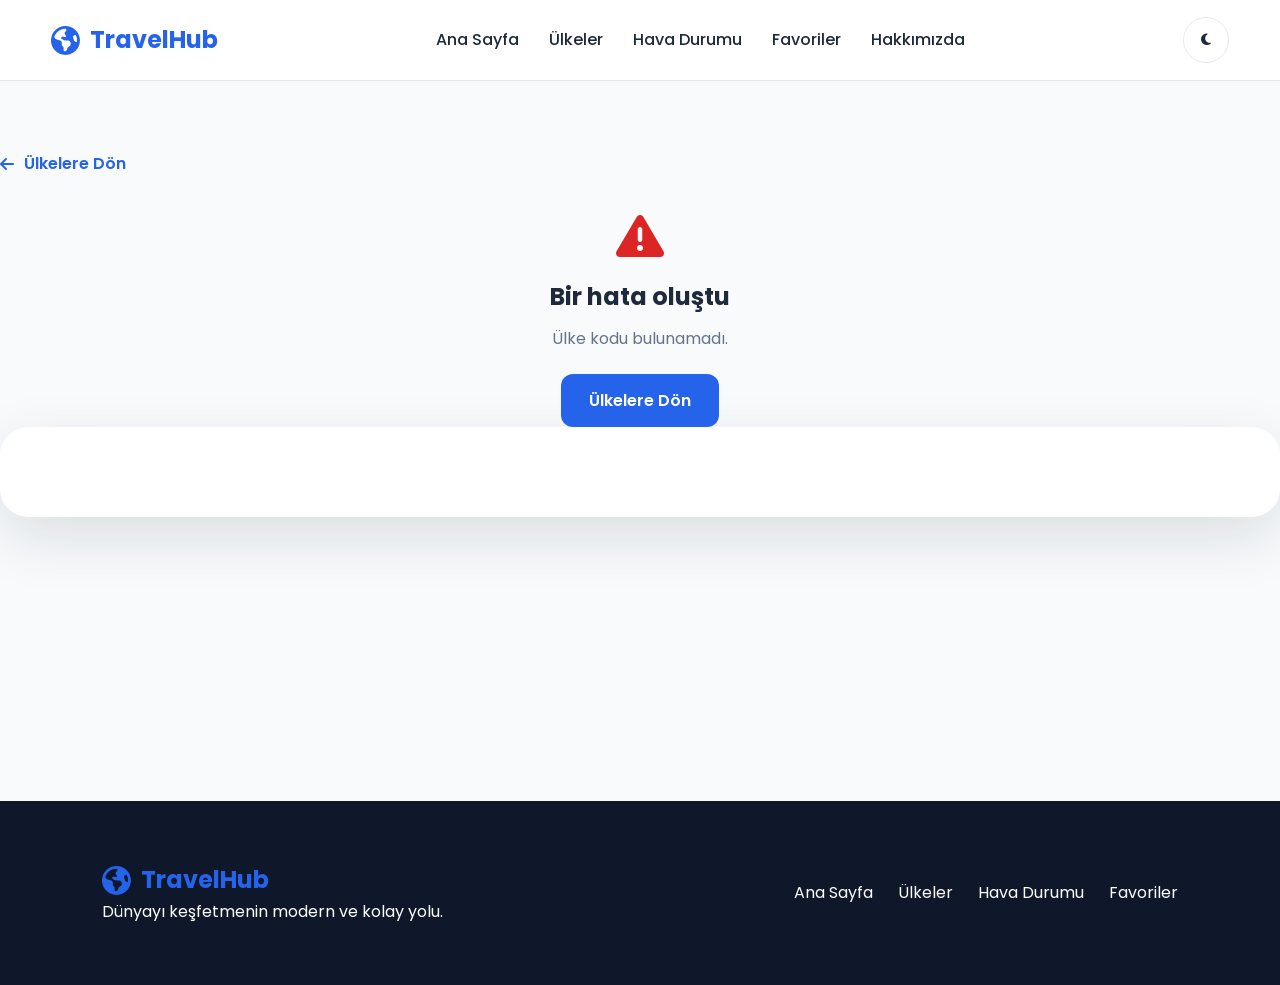
==== commit 6cc348ab: "Update index.html" ====
--- a/index.html
+++ b/index.html
@@ -4,7 +4,7 @@
     <meta charset="UTF-8">
     <meta name="viewport" content="width=device-width, initial-scale=1.0">
 
-    <title>Favoriler | TravelHub</title>
+    <title>Ülke Detayı | TravelHub</title>
 
     <link rel="preconnect" href="https://fonts.googleapis.com">
     <link rel="preconnect" href="https://fonts.gstatic.com" crossorigin>
@@ -66,24 +66,19 @@
 
     <main>
 
-        <section class="page-hero">
-            <div class="container">
-                <span class="section-label">Kaydettiklerin</span>
-                <h1>Favori Ülkelerin</h1>
-                <p>
-                    Beğendiğin ülkeleri burada kolayca görüntüleyebilirsin.
-                </p>
-            </div>
-        </section>
-
-        <section class="countries-section">
+        <section class="country-detail-section">
             <div class="container">
 
-                <div id="favorites-status"></div>
+                <a href="countries.html" class="back-link">
+                    <i class="fa-solid fa-arrow-left"></i>
+                    Ülkelere Dön
+                </a>
+
+                <div id="country-detail-status"></div>
 
                 <div
-                    id="favorites-container"
-                    class="countries-grid"
+                    id="country-detail"
+                    class="country-detail"
                 ></div>
 
             </div>
@@ -119,6 +114,7 @@
     <script src="../js/theme.js"></script>
     <script src="../js/app.js"></script>
     <script src="../js/favorites.js"></script>
+    <script src="../js/country.js"></script>
 
 </body>
 </html>
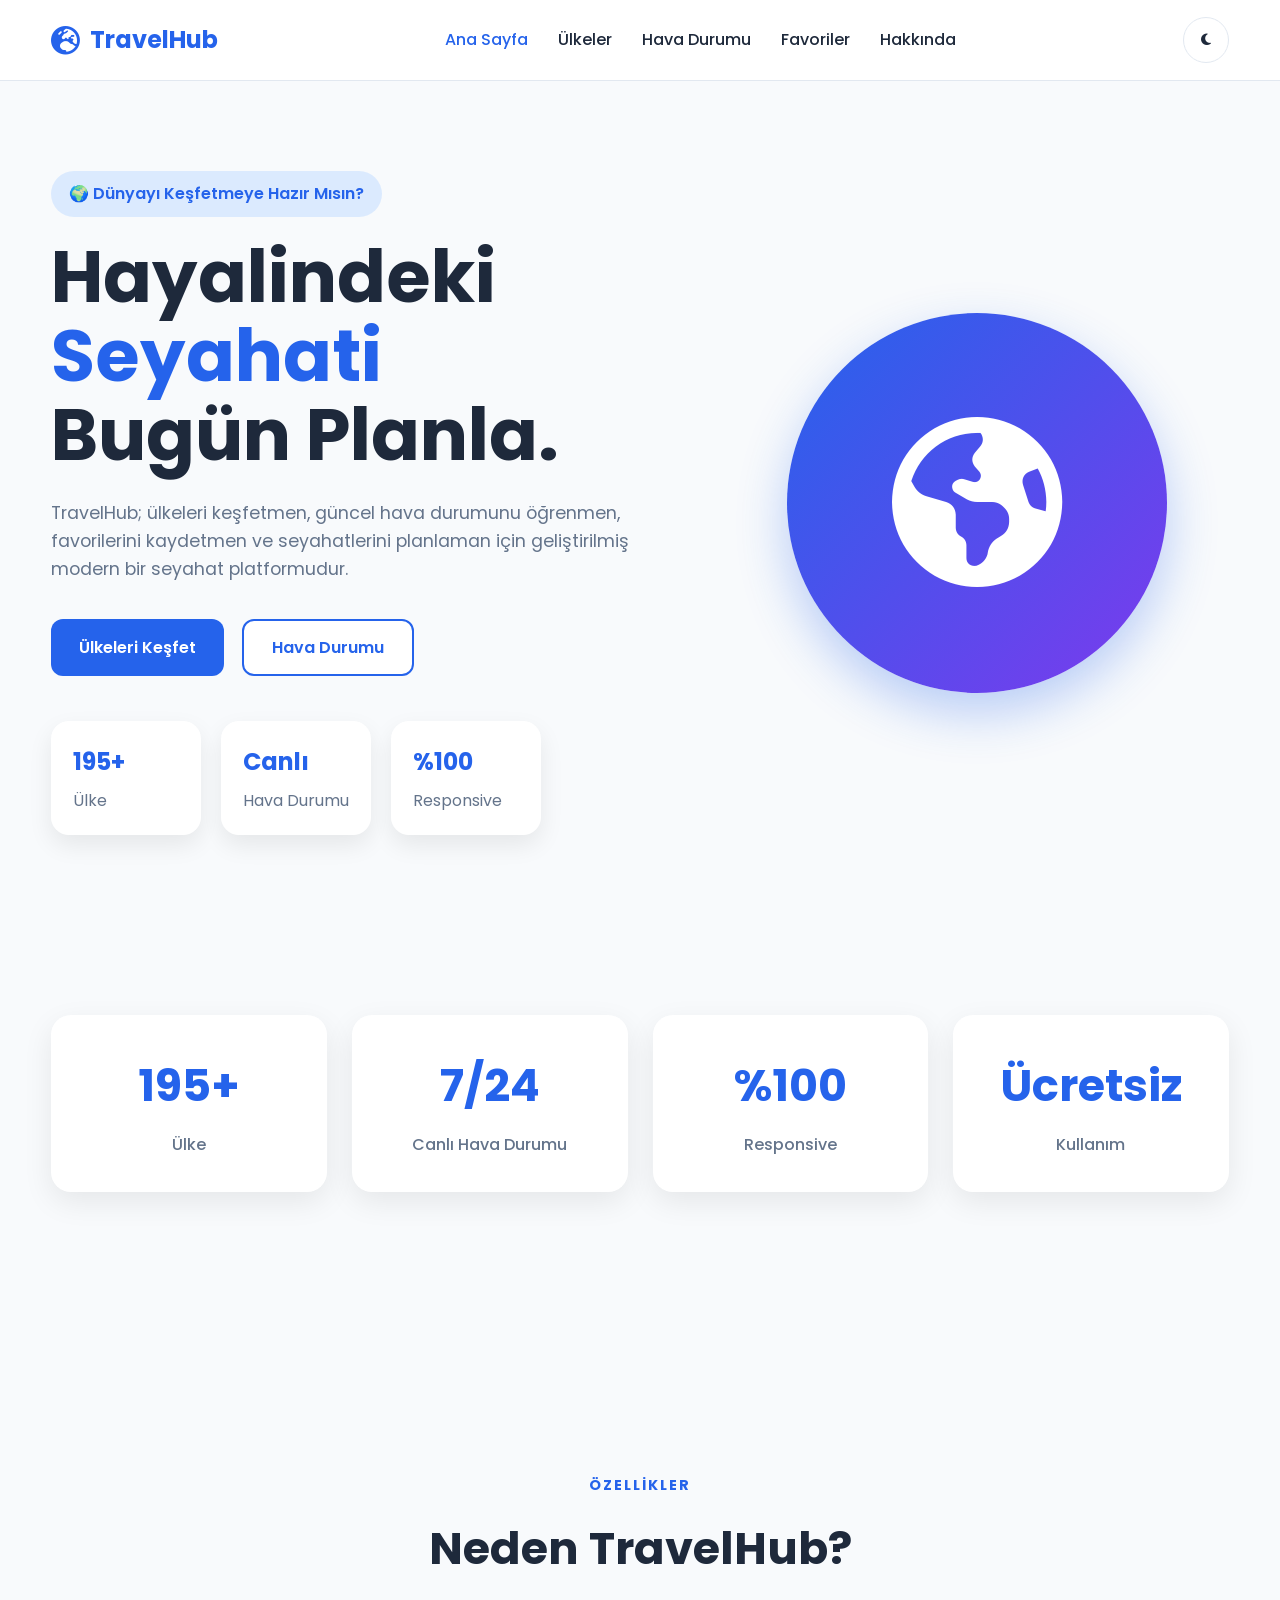
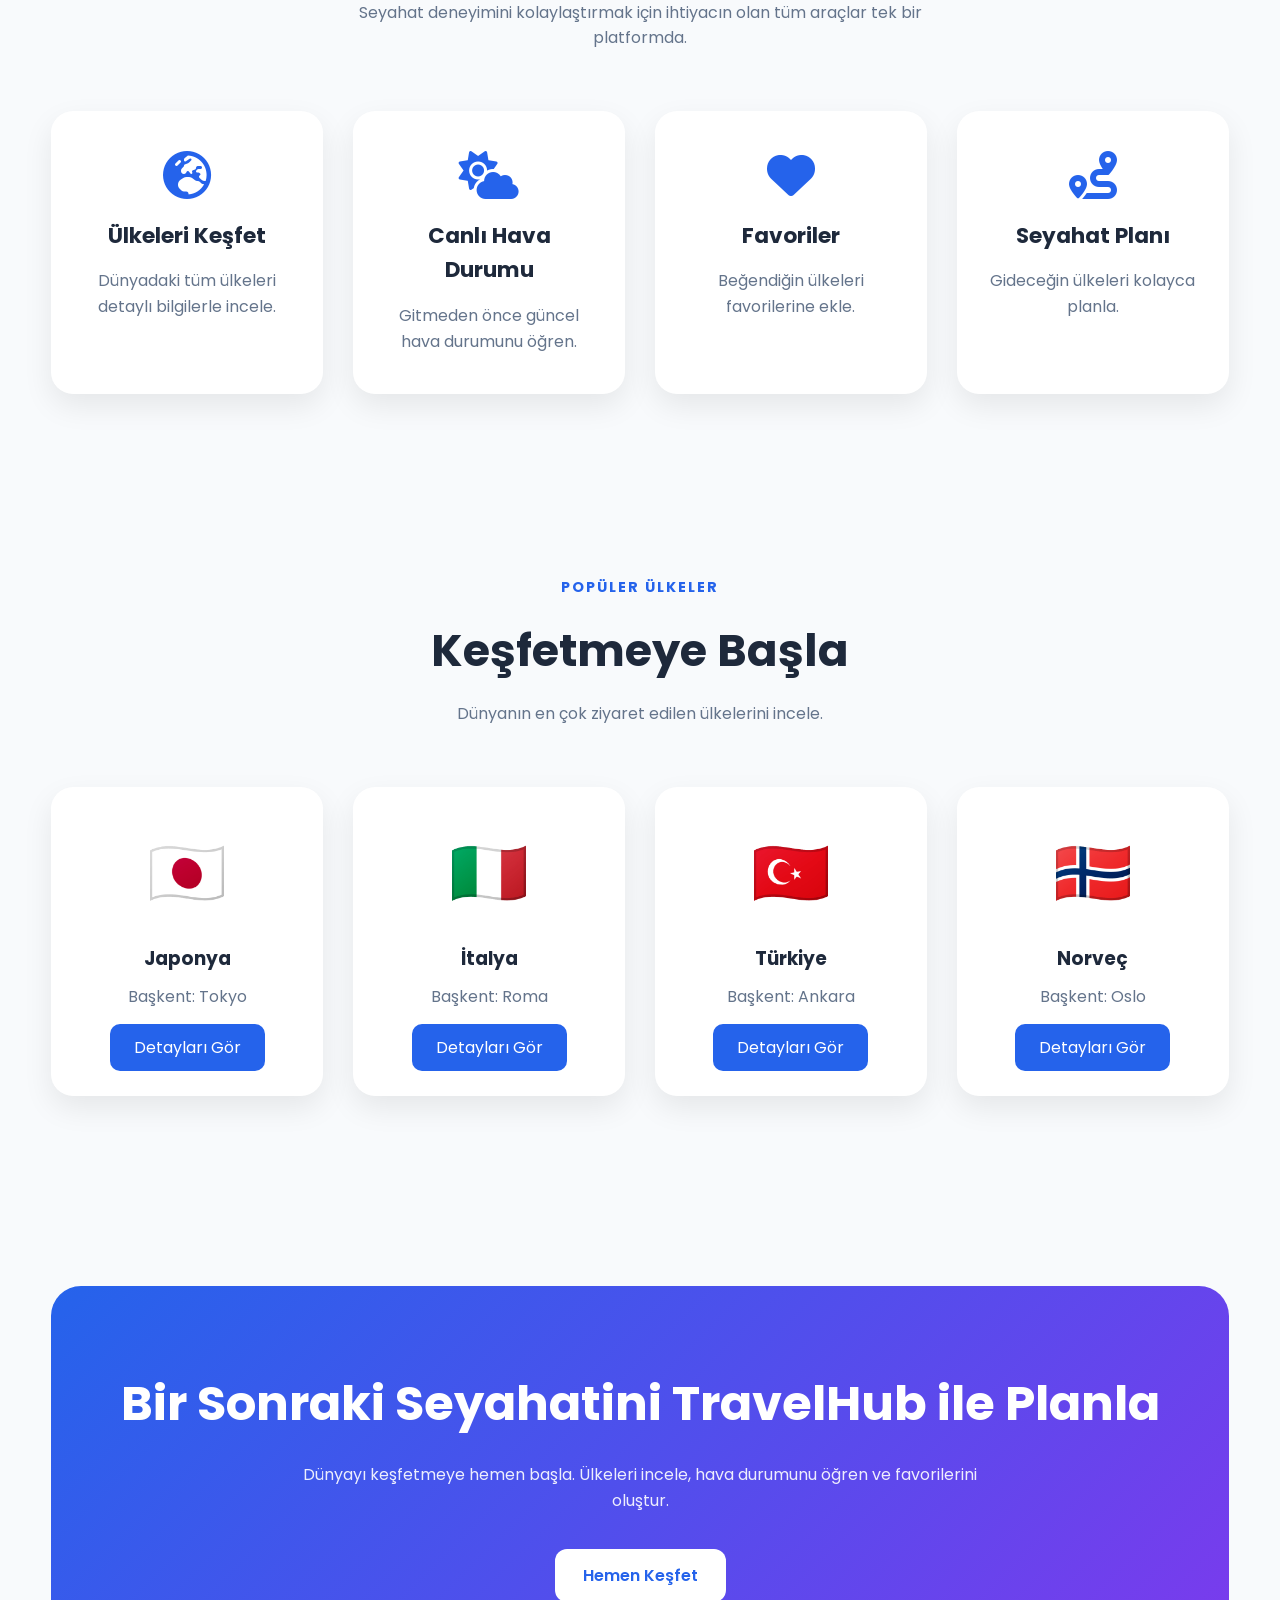
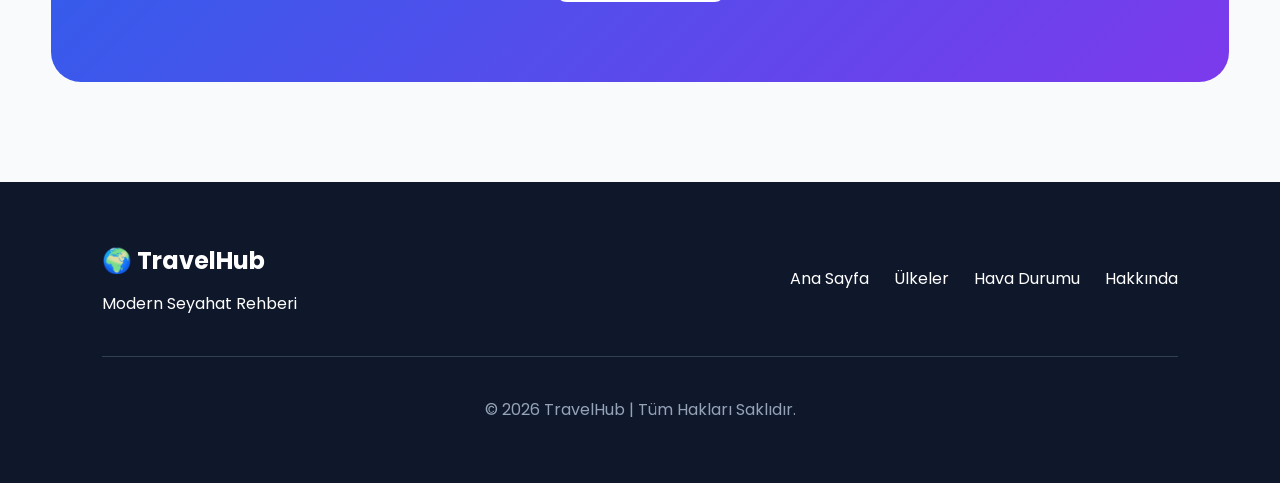
==== commit a06b195b: "Update index.html" ====
--- a/index.html
+++ b/index.html
@@ -1,120 +1,342 @@
 <!DOCTYPE html>
 <html lang="tr">
+
 <head>
     <meta charset="UTF-8">
     <meta name="viewport" content="width=device-width, initial-scale=1.0">
 
-    <title>Ülke Detayı | TravelHub</title>
-
+    <title>TravelHub | Seyahatini Planla</title>
+
+    <!-- Google Font -->
     <link rel="preconnect" href="https://fonts.googleapis.com">
     <link rel="preconnect" href="https://fonts.gstatic.com" crossorigin>
 
-    <link
-        href="https://fonts.googleapis.com/css2?family=Poppins:wght@400;500;600;700&display=swap"
-        rel="stylesheet"
-    >
-
-    <link
-        rel="stylesheet"
-        href="https://cdnjs.cloudflare.com/ajax/libs/font-awesome/6.7.2/css/all.min.css"
-    >
-
-    <link rel="stylesheet" href="../css/style.css">
-    <link rel="stylesheet" href="../css/responsive.css">
-    <link rel="stylesheet" href="../css/animations.css">
-    <link rel="stylesheet" href="../css/dark.css">
+    <link href="https://fonts.googleapis.com/css2?family=Poppins:wght@300;400;500;600;700;800&display=swap"
+        rel="stylesheet">
+
+    <!-- Font Awesome -->
+    <link rel="stylesheet"
+        href="https://cdnjs.cloudflare.com/ajax/libs/font-awesome/6.7.2/css/all.min.css">
+
+    <!-- CSS -->
+    <link rel="stylesheet" href="css/style.css">
+    <link rel="stylesheet" href="css/responsive.css">
+    <link rel="stylesheet" href="css/animations.css">
+    <link rel="stylesheet" href="css/dark.css">
 </head>
 
 <body>
 
-    <header class="header">
-        <div class="container navbar">
-
-            <a href="../index.html" class="logo">
-                <i class="fa-solid fa-earth-americas"></i>
-                <span>TravelHub</span>
+<header>
+
+<nav class="navbar">
+
+<a href="index.html" class="logo">
+
+<i class="fa-solid fa-earth-europe"></i>
+
+<span>TravelHub</span>
+
+</a>
+
+<ul class="nav-links">
+
+<li><a href="#" class="active">Ana Sayfa</a></li>
+<li><a href="pages/countries.html">Ülkeler</a></li>
+<li><a href="pages/weather.html">Hava Durumu</a></li>
+<li><a href="pages/favorites.html">Favoriler</a></li>
+<li><a href="pages/about.html">Hakkında</a></li>
+
+</ul>
+
+<div class="nav-actions">
+
+<button class="theme-btn" aria-label="Temayı Değiştir">
+    <i class="fa-solid fa-moon"></i>
+</button>
+
+<button class="menu-btn" aria-label="Menüyü Aç">
+    <i class="fa-solid fa-bars"></i>
+</button>
+
+</div>
+
+</nav>
+
+</header>
+
+<main>
+
+<section class="hero">
+
+    <div class="hero-left">
+
+        <span class="hero-badge">
+            🌍 Dünyayı Keşfetmeye Hazır Mısın?
+        </span>
+
+        <h1>
+            Hayalindeki
+            <span>Seyahati</span><br>
+            Bugün Planla.
+        </h1>
+
+        <p class="hero-text">
+            TravelHub; ülkeleri keşfetmen, güncel hava durumunu öğrenmen,
+            favorilerini kaydetmen ve seyahatlerini planlaman için geliştirilmiş
+            modern bir seyahat platformudur.
+        </p>
+
+        <div class="hero-buttons">
+            <a href="pages/countries.html" class="btn-primary">
+                Ülkeleri Keşfet
             </a>
 
-            <nav class="nav-menu" id="nav-menu">
-                <a href="../index.html">Ana Sayfa</a>
-                <a href="countries.html">Ülkeler</a>
-                <a href="weather.html">Hava Durumu</a>
-                <a href="favorites.html">Favoriler</a>
-                <a href="about.html">Hakkımızda</a>
-            </nav>
-
-            <div class="nav-actions">
-                <button
-                    class="theme-toggle"
-                    id="theme-toggle"
-                    aria-label="Tema değiştir"
-                >
-                    <i class="fa-solid fa-moon"></i>
-                </button>
-
-                <button
-                    class="menu-toggle"
-                    id="menu-toggle"
-                    aria-label="Menüyü aç"
-                >
-                    <i class="fa-solid fa-bars"></i>
-                </button>
+            <a href="pages/weather.html" class="btn-secondary">
+                Hava Durumu
+            </a>
+        </div>
+
+        <div class="hero-info">
+
+            <div class="info-box">
+                <h3>195+</h3>
+                <span>Ülke</span>
             </div>
 
-        </div>
-    </header>
-
-    <main>
-
-        <section class="country-detail-section">
-            <div class="container">
-
-                <a href="countries.html" class="back-link">
-                    <i class="fa-solid fa-arrow-left"></i>
-                    Ülkelere Dön
-                </a>
-
-                <div id="country-detail-status"></div>
-
-                <div
-                    id="country-detail"
-                    class="country-detail"
-                ></div>
-
+            <div class="info-box">
+                <h3>Canlı</h3>
+                <span>Hava Durumu</span>
             </div>
-        </section>
-
-    </main>
-
-    <footer class="footer">
-        <div class="container footer-content">
-
-            <div>
-                <a href="../index.html" class="logo footer-logo">
-                    <i class="fa-solid fa-earth-americas"></i>
-                    <span>TravelHub</span>
-                </a>
-
-                <p>
-                    Dünyayı keşfetmenin modern ve kolay yolu.
-                </p>
+
+            <div class="info-box">
+                <h3>%100</h3>
+                <span>Responsive</span>
             </div>
 
-            <div class="footer-links">
-                <a href="../index.html">Ana Sayfa</a>
-                <a href="countries.html">Ülkeler</a>
-                <a href="weather.html">Hava Durumu</a>
-                <a href="favorites.html">Favoriler</a>
-            </div>
-
-        </div>
-    </footer>
-
-    <script src="../js/utils.js"></script>
-    <script src="../js/theme.js"></script>
-    <script src="../js/app.js"></script>
-    <script src="../js/favorites.js"></script>
-    <script src="../js/country.js"></script>
+        </div>
+
+    </div>
+
+    <div class="hero-right">
+
+        <div class="hero-circle">
+
+            <i class="fa-solid fa-earth-americas"></i>
+
+        </div>
+
+    </div>
+
+</section>
+
+<section class="stats">
+
+    <div class="stat-card">
+        <h2>195+</h2>
+        <p>Ülke</p>
+    </div>
+
+    <div class="stat-card">
+        <h2>7/24</h2>
+        <p>Canlı Hava Durumu</p>
+    </div>
+
+    <div class="stat-card">
+        <h2>%100</h2>
+        <p>Responsive</p>
+    </div>
+
+    <div class="stat-card">
+        <h2>Ücretsiz</h2>
+        <p>Kullanım</p>
+    </div>
+
+</section>
+
+<section class="features">
+
+    <div class="section-title">
+        <span>ÖZELLİKLER</span>
+        <h2>Neden TravelHub?</h2>
+        <p>
+            Seyahat deneyimini kolaylaştırmak için ihtiyacın olan
+            tüm araçlar tek bir platformda.
+        </p>
+    </div>
+
+    <div class="feature-grid">
+
+        <article class="feature-card">
+            <i class="fa-solid fa-earth-europe"></i>
+            <h3>Ülkeleri Keşfet</h3>
+            <p>
+                Dünyadaki tüm ülkeleri detaylı bilgilerle incele.
+            </p>
+        </article>
+
+        <article class="feature-card">
+            <i class="fa-solid fa-cloud-sun"></i>
+            <h3>Canlı Hava Durumu</h3>
+            <p>
+                Gitmeden önce güncel hava durumunu öğren.
+            </p>
+        </article>
+
+        <article class="feature-card">
+            <i class="fa-solid fa-heart"></i>
+            <h3>Favoriler</h3>
+            <p>
+                Beğendiğin ülkeleri favorilerine ekle.
+            </p>
+        </article>
+
+        <article class="feature-card">
+            <i class="fa-solid fa-route"></i>
+            <h3>Seyahat Planı</h3>
+            <p>
+                Gideceğin ülkeleri kolayca planla.
+            </p>
+        </article>
+
+    </div>
+
+</section>
+
+<section class="popular-countries">
+
+    <div class="section-title">
+        <span>POPÜLER ÜLKELER</span>
+
+        <h2>Keşfetmeye Başla</h2>
+
+        <p>
+            Dünyanın en çok ziyaret edilen ülkelerini incele.
+        </p>
+    </div>
+
+    <div class="countries-grid">
+
+    <article class="country-card">
+
+        <div class="country-flag">🇯🇵</div>
+
+        <h3>Japonya</h3>
+
+        <p>Başkent: Tokyo</p>
+
+        <a href="pages/country.html?code=JPN" class="country-btn">
+    Detayları Gör
+</a>
+
+    </article>
+
+    <article class="country-card">
+
+        <div class="country-flag">🇮🇹</div>
+
+        <h3>İtalya</h3>
+
+        <p>Başkent: Roma</p>
+
+        <a href="pages/country.html?code=ITA" class="country-btn">
+    Detayları Gör
+</a>
+
+    </article>
+
+    <article class="country-card">
+
+        <div class="country-flag">🇹🇷</div>
+
+        <h3>Türkiye</h3>
+
+        <p>Başkent: Ankara</p>
+
+        <a href="pages/country.html?code=TUR" class="country-btn">
+    Detayları Gör
+</a>
+
+    </article>
+
+    <article class="country-card">
+
+        <div class="country-flag">🇳🇴</div>
+
+        <h3>Norveç</h3>
+
+        <p>Başkent: Oslo</p>
+
+        <a href="pages/country.html?code=NOR" class="country-btn">
+    Detayları Gör
+</a>
+
+    </article>
+
+</div>
+
+</section>
+
+<section class="cta">
+
+    <h2>
+        Bir Sonraki Seyahatini
+        TravelHub ile Planla
+    </h2>
+
+    <p>
+        Dünyayı keşfetmeye hemen başla. Ülkeleri incele,
+        hava durumunu öğren ve favorilerini oluştur.
+    </p>
+
+    <a href="pages/countries.html" class="btn-primary">
+        Hemen Keşfet
+    </a>
+
+</section>
+
+</main>
+
+<footer>
+
+    <div class="footer-content">
+
+        <div class="footer-logo">
+
+            <h2>🌍 TravelHub</h2>
+
+            <p>
+                Modern Seyahat Rehberi
+            </p>
+
+        </div>
+
+        <div class="footer-links">
+
+            <a href="index.html">Ana Sayfa</a>
+
+            <a href="pages/countries.html">Ülkeler</a>
+
+            <a href="pages/weather.html">Hava Durumu</a>
+
+            <a href="pages/about.html">Hakkında</a>
+
+        </div>
+
+    </div>
+
+    <hr>
+
+    <p class="copyright">
+        © 2026 TravelHub | Tüm Hakları Saklıdır.
+    </p>
+
+</footer>
+
+<script src="js/utils.js"></script>
+<script src="js/theme.js"></script>
+<script src="js/app.js"></script>
 
 </body>
+
 </html>
